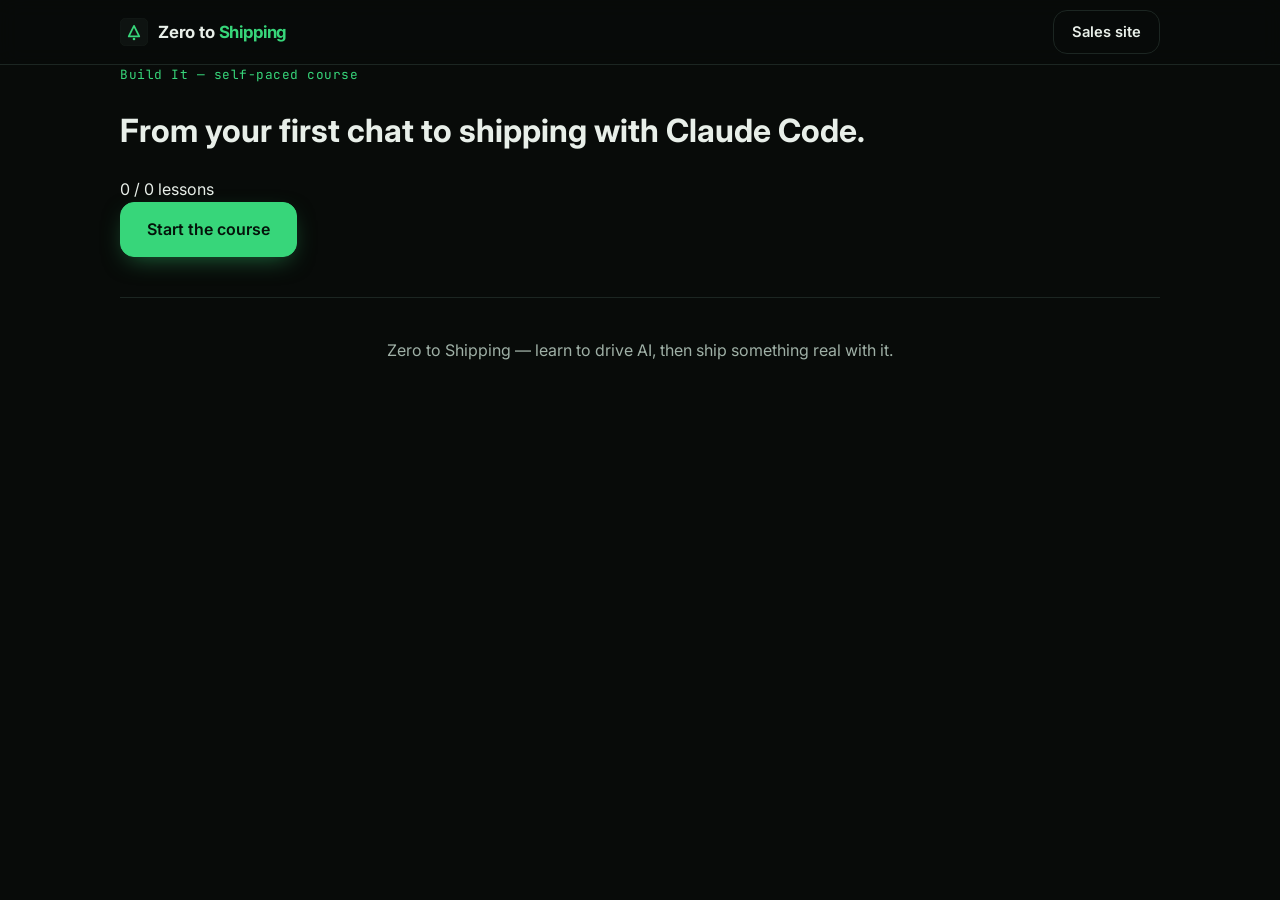
==== course/index.html @ 48eb55fe "docs: align sales copy, README, and dashboard with AI-training pivot" ====
<!DOCTYPE html>
<html lang="en">
<head>
  <meta charset="UTF-8" />
  <meta name="viewport" content="width=device-width, initial-scale=1.0" />
  <title>Your course | Zero to Shipping</title>
  <meta name="description" content="Your Zero to Shipping course dashboard." />
  <meta name="robots" content="noindex, nofollow" />
  <meta name="theme-color" content="#080b09" />
  <link rel="preconnect" href="https://fonts.googleapis.com" />
  <link rel="preconnect" href="https://fonts.gstatic.com" crossorigin />
  <link rel="stylesheet" href="https://fonts.googleapis.com/css2?family=Inter:wght@400;500;600;700;800&family=JetBrains+Mono:wght@400;500&display=swap" />
  <link rel="stylesheet" href="../styles.css" />
  <link rel="stylesheet" href="course.css" />
  <link rel="icon" type="image/svg+xml" href="../favicon.svg" />
</head>
<body>
  <!-- icon sprite -->
  <svg width="0" height="0" style="position:absolute" aria-hidden="true">
    <defs>
      <g id="i-check"><path d="M20 6 9 17l-5-5"/></g>
    </defs>
  </svg>

  <!--
    AUTH/ACCESS GATE GOES HERE (future):
    When Stripe + login land, verify the buyer is entitled to "Build It" before
    rendering. For now the course is open — progress is local-only.
  -->

  <nav class="nav">
    <div class="wrap">
      <a class="logo" href="../index.html" aria-label="Zero to Shipping home">
        <img src="../assets/logo.svg" width="28" height="28" alt="" />
        <span>Zero to <b>Shipping</b></span>
      </a>
      <a class="btn btn-ghost nav-cta" href="../index.html">Sales site</a>
    </div>
  </nav>

  <main class="wrap">
    <header class="dash-head">
      <p class="eyebrow">Build It — self-paced course</p>
      <h1>From your first chat to shipping with Claude Code.</h1>
      <div class="progress">
        <div class="track"><div class="fill" id="fill"></div></div>
        <span class="label" id="plabel">0 / 0 lessons</span>
      </div>
      <div class="dash-actions">
        <a class="btn btn-accent" id="continue" href="#">Start the course</a>
      </div>
    </header>

    <section id="modules"></section>

    <footer class="foot">
      Zero to Shipping — learn to drive AI, then ship something real with it.
    </footer>
  </main>

  <script src="curriculum.js"></script>
  <script src="progress.js"></script>
  <script>
    (function () {
      var modulesEl = document.getElementById("modules");

      function lessonRow(lesson) {
        var done = Progress.isComplete(lesson.id);
        var a = document.createElement("a");
        a.className = "lesson-row" + (done ? " done" : "");
        a.href = "lesson.html?id=" + encodeURIComponent(lesson.id);
        a.innerHTML =
          '<span class="tick"><svg class="ico" width="13" height="13"><use href="#i-check"/></svg></span>' +
          '<span class="l-title"></span>' +
          '<span class="l-dur"></span>';
        a.querySelector(".l-title").textContent = lesson.title;
        a.querySelector(".l-dur").textContent = lesson.duration;
        return a;
      }

      CURRICULUM.forEach(function (m) {
        var sec = document.createElement("section");
        sec.className = "module";
        var head = document.createElement("header");
        head.innerHTML = '<span class="num"></span><h2></h2>';
        head.querySelector(".num").textContent =
          "Module " + m.module;
        head.querySelector("h2").textContent = m.title;
        sec.appendChild(head);
        var sum = document.createElement("p");
        sum.className = "summary";
        sum.textContent = m.summary;
        sec.appendChild(sum);
        var ul = document.createElement("ul");
        ul.className = "lesson-list";
        m.lessons.forEach(function (l) {
          var li = document.createElement("li");
          li.appendChild(lessonRow(l));
          ul.appendChild(li);
        });
        sec.appendChild(ul);
        modulesEl.appendChild(sec);
      });

      // progress bar
      var s = Progress.summary();
      document.getElementById("fill").style.width = s.percent + "%";
      document.getElementById("plabel").textContent =
        s.done + " / " + s.total + " lessons · " + s.percent + "%";

      // continue button
      var cont = document.getElementById("continue");
      var last = Progress.getLast();
      var target = last || Progress.nextUnfinished() || Progress.firstId();
      if (target) cont.href = "lesson.html?id=" + encodeURIComponent(target);
      if (s.done > 0 && s.done < s.total) cont.textContent = "Continue where you left off";
      else if (s.done === s.total && s.total > 0) cont.textContent = "Review the course";
    })();
  </script>
</body>
</html>
---- styles.css ----
:root{
  --bg:#080b09; --panel:#0e1311; --ink:#e8efe9; --muted:#9fb0a6;
  --accent:#37d67a; --accent-dim:#1f7a47; --line:#1c2622; --radius:14px;
  --max:1080px;
  --font:"Inter",system-ui,-apple-system,Segoe UI,Roboto,sans-serif;
  --mono:"JetBrains Mono",ui-monospace,SFMono-Regular,Menlo,monospace;
}
*{box-sizing:border-box}
html{scroll-behavior:smooth}
body{margin:0;background:var(--bg);color:var(--ink);font-family:var(--font);line-height:1.55}
a{color:var(--accent);text-decoration:none}
.wrap{max-width:var(--max);margin:0 auto;padding:0 20px}
.hero{padding:90px 0 60px;text-align:center}
.hero h1{font-size:clamp(2rem,5vw,3.4rem);line-height:1.1;margin:0 0 18px}
.hero p.lede{font-size:1.2rem;color:var(--muted);max-width:680px;margin:0 auto 28px}
.accent{color:var(--accent)}
.btn{display:inline-block;padding:14px 26px;border-radius:var(--radius);font-weight:600;border:1px solid var(--line);cursor:pointer}
.btn-accent{background:var(--accent);color:#04130a;border-color:var(--accent)}
.btn-ghost{background:transparent;color:var(--ink)}
.section{padding:60px 0}
.section h2{font-size:clamp(1.6rem,3.5vw,2.4rem);text-align:center;margin:0 0 10px}
.section .sub{text-align:center;color:var(--muted);margin:0 auto 40px;max-width:620px}
/* pricing */
.tiers{display:grid;gap:22px;grid-template-columns:1fr;align-items:stretch}
@media(min-width:860px){.tiers{grid-template-columns:repeat(3,1fr)}}
.tier{background:var(--panel);border:1px solid var(--line);border-radius:var(--radius);padding:28px;display:flex;flex-direction:column}
.tier.featured{border-color:var(--accent);box-shadow:0 0 0 1px var(--accent) inset}
.tier h3{margin:0 0 4px;font-size:1.3rem}
.tier .price{font-size:2.2rem;font-weight:700;margin:6px 0 4px}
.tier .tagline{color:var(--muted);margin:0 0 18px;min-height:42px}
.tier ul{list-style:none;padding:0;margin:0 0 22px;flex:1}
.tier ul li{padding:7px 0 7px 26px;position:relative;color:var(--ink)}
.tier ul li::before{content:"\2713";position:absolute;left:0;color:var(--accent)}
.tier .cta{margin-top:auto}
.tier .btn{width:100%;text-align:center}
.note{display:block;margin-top:10px;font-size:.85rem;color:var(--muted);text-align:center}
/* form */
.form-card{background:var(--panel);border:1px solid var(--line);border-radius:var(--radius);padding:28px;max-width:620px;margin:0 auto}
.form-card label{display:block;margin:14px 0 6px;font-weight:600}
.form-card input,.form-card select,.form-card textarea{width:100%;padding:12px;border-radius:10px;border:1px solid var(--line);background:#0b100e;color:var(--ink);font-family:inherit}
.form-card textarea{min-height:120px;resize:vertical}
.hp{position:absolute;left:-9999px;width:1px;height:1px;overflow:hidden}
.form-status{display:none;margin-top:14px;padding:12px;border-radius:10px}
.form-status.show{display:block}
.form-status.ok{background:#0f2419;color:#7ff0b0}
.form-status.err{background:#2a1414;color:#f3a3a3}
.foot{padding:40px 0;text-align:center;color:var(--muted);border-top:1px solid var(--line);margin-top:40px}
/* narrative / marketing sections */
.section.alt{background:var(--panel);border-top:1px solid var(--line);border-bottom:1px solid var(--line)}
.prose{max-width:680px;margin:0 auto}
.prose p{font-size:1.08rem;margin:0 0 18px}
.prose p.kicker{color:var(--accent);font-weight:600;text-transform:uppercase;letter-spacing:.06em;font-size:.82rem;margin-bottom:8px}
.checklist{list-style:none;padding:0;max-width:680px;margin:0 auto}
.checklist li{padding:10px 0 10px 30px;position:relative;font-size:1.06rem}
.checklist li::before{content:"\2713";position:absolute;left:0;color:var(--accent);font-weight:700}
.cols{display:grid;gap:22px;grid-template-columns:1fr;max-width:860px;margin:0 auto}
@media(min-width:760px){.cols{grid-template-columns:1fr 1fr}}
.col{background:var(--panel);border:1px solid var(--line);border-radius:var(--radius);padding:24px}
.col h3{margin:0 0 12px;font-size:1.15rem}
.col ul{list-style:none;padding:0;margin:0}
.col li{padding:6px 0 6px 24px;position:relative;color:var(--ink)}
.col.for li::before{content:"\2713";position:absolute;left:0;color:var(--accent)}
.col.not li::before{content:"\00d7";position:absolute;left:0;color:#f3a3a3;font-weight:700}
.proof-grid{display:grid;gap:22px;grid-template-columns:1fr;max-width:900px;margin:0 auto 30px}
@media(min-width:760px){.proof-grid{grid-template-columns:1fr 1fr}}
.proof-shot{margin:0;background:var(--panel);border:1px solid var(--line);border-radius:var(--radius);overflow:hidden}
.proof-shot img{display:block;width:100%;height:auto}
.proof-shot .ph{display:flex;align-items:center;justify-content:center;min-height:200px;color:var(--muted);font-size:.9rem;text-align:center;padding:20px;border-bottom:1px dashed var(--line)}
.proof-shot figcaption{padding:14px 18px;color:var(--muted);font-size:.92rem}
.founding{max-width:720px;margin:0 auto;background:var(--panel);border:1px solid var(--accent);border-radius:var(--radius);padding:28px}
.founding p{margin:0 0 14px;font-size:1.06rem}
.founding p:last-child{margin-bottom:0}
.faq{max-width:720px;margin:0 auto}
.faq-item{padding:18px 0;border-bottom:1px solid var(--line)}
.faq-item h3{margin:0 0 8px;font-size:1.08rem}
.faq-item p{margin:0;color:var(--muted)}
.cta-center{text-align:center;margin-top:30px}

/* ============ v2 visual upgrade ============ */
body{-webkit-font-smoothing:antialiased}
.btn{transition:transform .15s ease,box-shadow .15s ease,background .15s ease,border-color .15s ease}
.btn-accent{box-shadow:0 8px 24px -8px rgba(55,214,122,.5)}
.btn:hover{transform:translateY(-2px)}
.btn-accent:hover{box-shadow:0 12px 30px -8px rgba(55,214,122,.7)}
.btn:focus-visible,a:focus-visible{outline:3px solid var(--accent);outline-offset:3px}
.btn-lg{padding:16px 34px;font-size:1.05rem}

/* sticky nav */
.nav{position:sticky;top:0;z-index:50;background:rgba(8,11,9,.78);backdrop-filter:blur(10px);border-bottom:1px solid var(--line)}
.nav .wrap{display:flex;align-items:center;justify-content:space-between;height:64px}
.logo{display:flex;align-items:center;gap:10px;color:var(--ink);font-weight:700;font-size:1.05rem;letter-spacing:-.01em}
.logo svg{display:block}
.logo b{color:var(--accent)}
.nav-cta{font-size:.92rem;padding:10px 18px}

/* kicker / mono label */
.eyebrow{font-family:var(--mono);font-size:.8rem;letter-spacing:.04em;color:var(--accent);text-transform:none;margin:0 0 14px}

/* split hero */
.hero-split{padding:64px 0 72px}
.hero-split .grid{display:grid;gap:40px;grid-template-columns:1fr;align-items:center}
@media(min-width:900px){.hero-split .grid{grid-template-columns:1.05fr .95fr;gap:48px}}
.hero-split h1{font-size:clamp(2.1rem,5.2vw,3.6rem);line-height:1.05;letter-spacing:-.02em;margin:0 0 18px}
.hero-split p.lede{font-size:1.18rem;color:var(--muted);max-width:560px;margin:0 0 28px}
.hero-actions{display:flex;flex-wrap:wrap;gap:14px;align-items:center}
.hero-art{position:relative}
.hero-art img{width:100%;height:auto;display:block;border-radius:18px;border:1px solid var(--line);box-shadow:0 30px 80px -30px rgba(0,0,0,.8)}
.hero-art::after{content:"";position:absolute;inset:-2px;border-radius:20px;background:radial-gradient(60% 60% at 70% 30%,rgba(55,214,122,.22),transparent 70%);z-index:-1;filter:blur(20px)}
.trust{display:flex;flex-wrap:wrap;gap:18px;margin-top:26px;color:var(--muted);font-size:.9rem}
.trust span{display:flex;align-items:center;gap:7px}
.trust svg{color:var(--accent);flex:none}

/* icons */
.ico{width:22px;height:22px;stroke:currentColor;fill:none;stroke-width:2;stroke-linecap:round;stroke-linejoin:round}

/* feature grid */
.feature-grid{display:grid;gap:18px;grid-template-columns:1fr;max-width:960px;margin:0 auto}
@media(min-width:680px){.feature-grid{grid-template-columns:1fr 1fr}}
.feature{display:flex;gap:16px;background:var(--panel);border:1px solid var(--line);border-radius:var(--radius);padding:22px;transition:border-color .15s ease,transform .15s ease}
.feature:hover{border-color:var(--accent-dim);transform:translateY(-3px)}
.feature .badge-ico{flex:none;width:44px;height:44px;border-radius:11px;display:grid;place-items:center;background:rgba(55,214,122,.12);color:var(--accent)}
.feature .badge-ico .ico{width:24px;height:24px}
.feature h3{margin:2px 0 6px;font-size:1.05rem}
.feature p{margin:0;color:var(--muted);font-size:.96rem}

/* browser-framed proof */
.browser{background:var(--panel);border:1px solid var(--line);border-radius:14px;overflow:hidden}
.browser .bar{display:flex;align-items:center;gap:7px;padding:11px 14px;border-bottom:1px solid var(--line);background:#0b100e}
.browser .bar i{width:11px;height:11px;border-radius:50%;background:#2a3531;display:block}
.browser .bar i:nth-child(1){background:#e06c5b}.browser .bar i:nth-child(2){background:#e0b24f}.browser .bar i:nth-child(3){background:#4fb06a}
.browser .bar .url{margin-left:10px;font-family:var(--mono);font-size:.74rem;color:var(--muted)}
.browser img{display:block;width:100%;height:auto}
.browser .ph{display:flex;align-items:center;justify-content:center;min-height:210px;color:var(--muted);font-size:.88rem;text-align:center;padding:24px}

/* featured tier badge + accent images */
.tier{position:relative;transition:transform .15s ease,border-color .15s ease}
.tier:hover{transform:translateY(-4px)}
.tier .pop{position:absolute;top:-12px;left:50%;transform:translateX(-50%);background:var(--accent);color:#04130a;font-size:.72rem;font-weight:700;letter-spacing:.04em;padding:5px 12px;border-radius:999px;text-transform:uppercase}
.price .per{font-size:.95rem;color:var(--muted);font-weight:500}

/* CTA band with rocket */
.cta-band{position:relative;overflow:hidden;border-top:1px solid var(--line);border-bottom:1px solid var(--line)}
.cta-band .bgimg{position:absolute;inset:0;width:100%;height:100%;object-fit:cover;opacity:.28}
.cta-band .scrim{position:absolute;inset:0;background:linear-gradient(180deg,rgba(8,11,9,.82),rgba(8,11,9,.92))}
.cta-band .wrap{position:relative}
.cta-band h2{font-size:clamp(1.8rem,4vw,2.6rem)}

/* scroll reveal */
.reveal{opacity:0;transform:translateY(18px);transition:opacity .6s ease,transform .6s ease}
.reveal.in{opacity:1;transform:none}
@media(prefers-reduced-motion:reduce){
  .reveal{opacity:1;transform:none;transition:none}
  .btn,.feature,.tier{transition:none}
  html{scroll-behavior:auto}
}
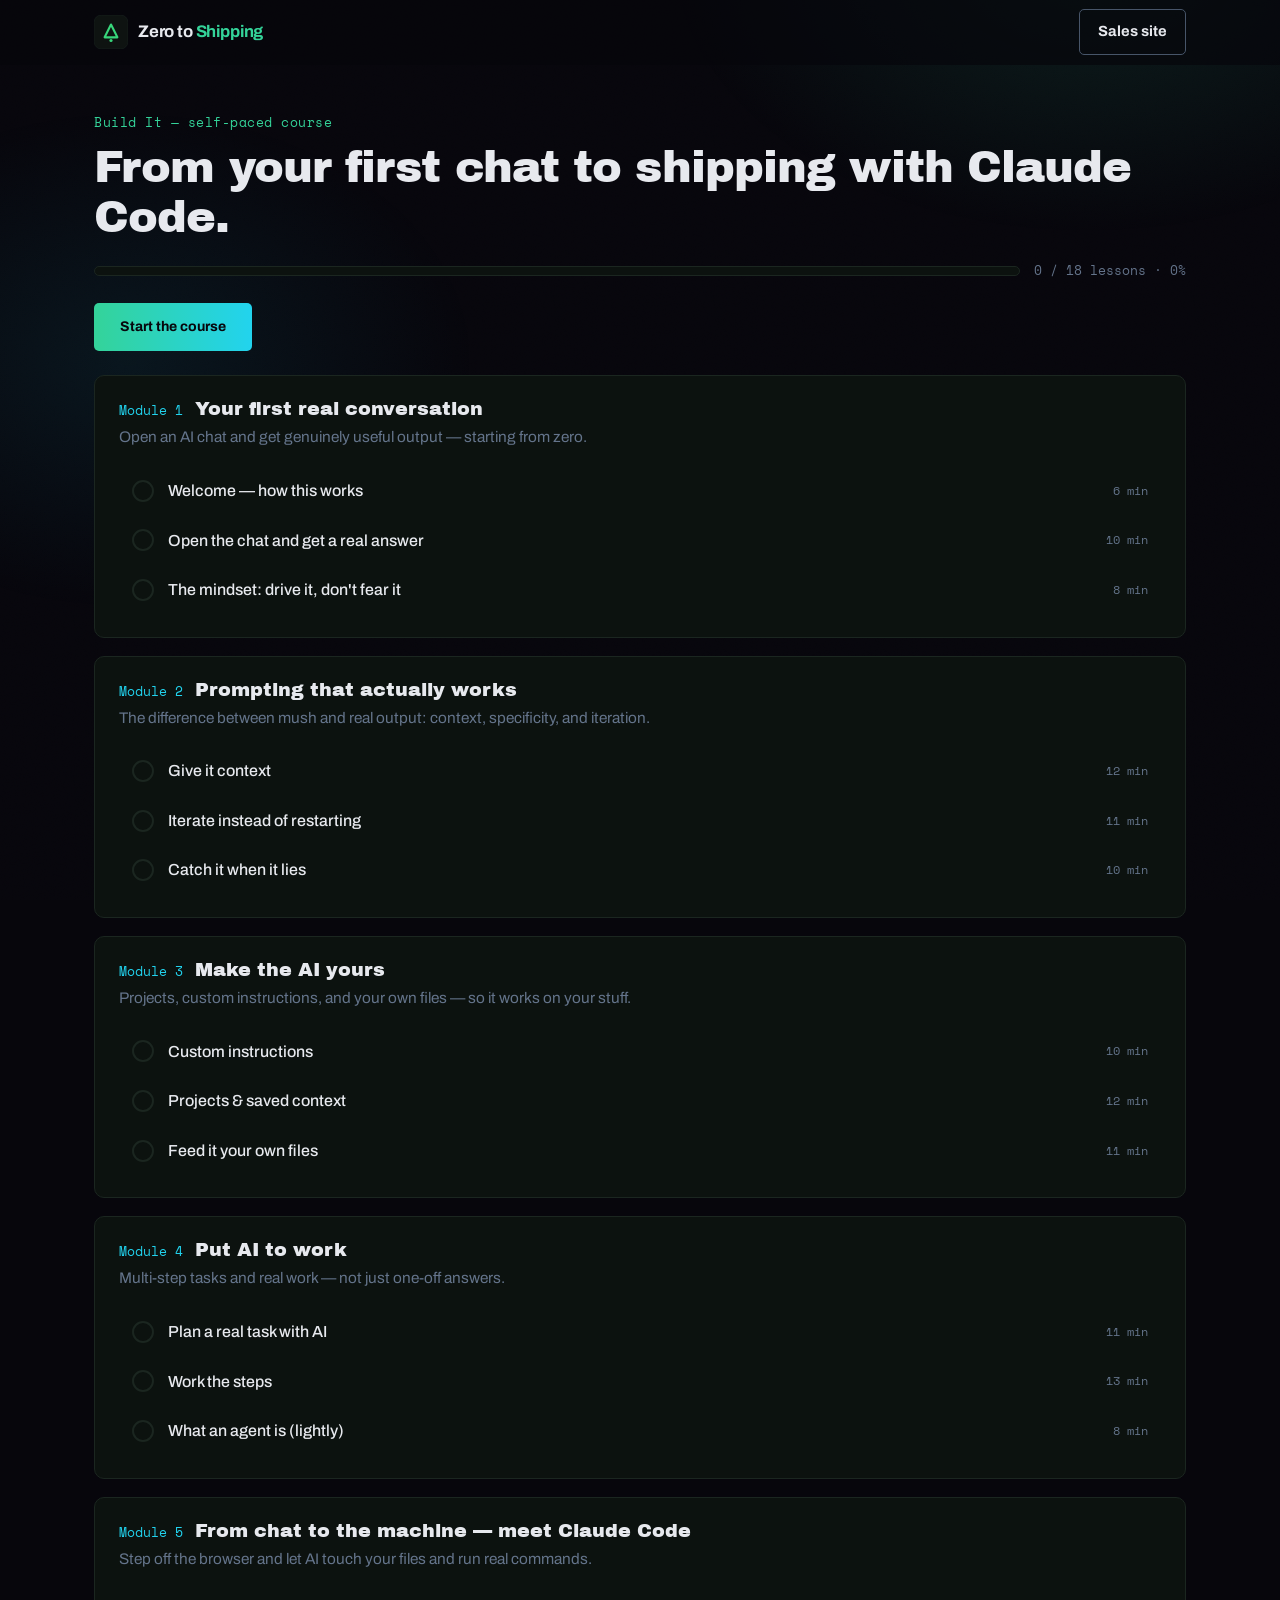
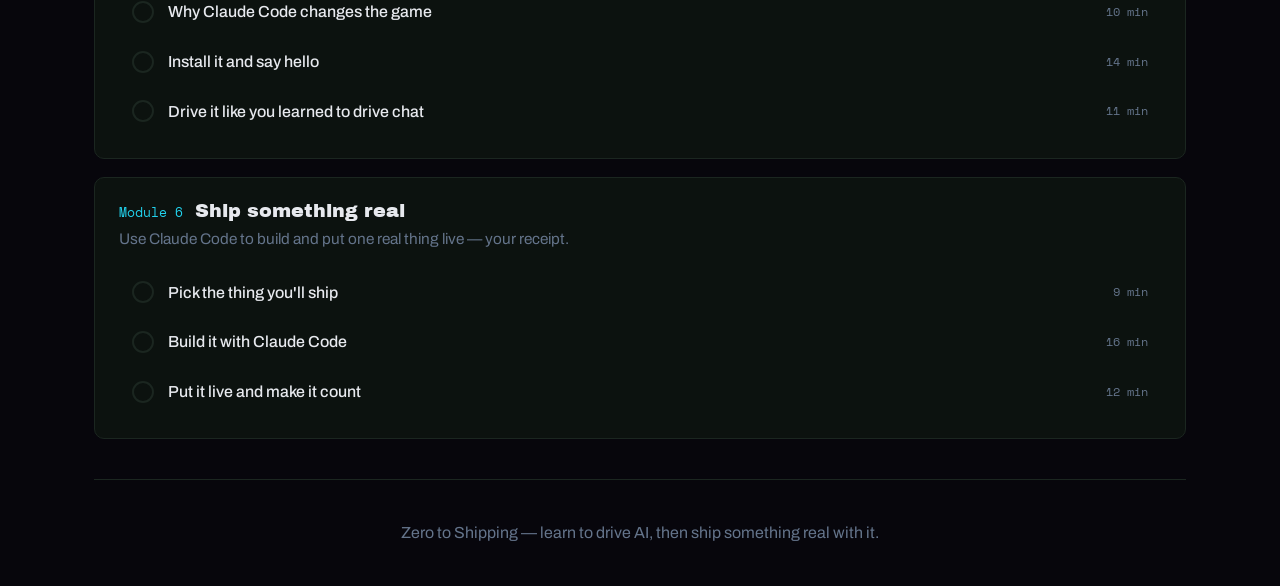
==== commit 4eee82e8: "feat(course): adopt telemetry design tokens + atmosphere" ====
--- a/course/index.html
+++ b/course/index.html
@@ -6,15 +6,16 @@
   <title>Your course | Zero to Shipping</title>
   <meta name="description" content="Your Zero to Shipping course dashboard." />
   <meta name="robots" content="noindex, nofollow" />
-  <meta name="theme-color" content="#080b09" />
+  <meta name="theme-color" content="#07060c" />
   <link rel="preconnect" href="https://fonts.googleapis.com" />
   <link rel="preconnect" href="https://fonts.gstatic.com" crossorigin />
-  <link rel="stylesheet" href="https://fonts.googleapis.com/css2?family=Inter:wght@400;500;600;700;800&family=JetBrains+Mono:wght@400;500&display=swap" />
+  <link rel="stylesheet" href="https://fonts.googleapis.com/css2?family=Archivo:wght@400;600;700&family=Archivo+Black&family=Space+Mono:wght@400;700&display=swap" />
   <link rel="stylesheet" href="../styles.css" />
   <link rel="stylesheet" href="course.css" />
   <link rel="icon" type="image/svg+xml" href="../favicon.svg" />
 </head>
 <body>
+  <div class="grain" aria-hidden="true"></div><div class="glow" aria-hidden="true"></div>
   <!-- icon sprite -->
   <svg width="0" height="0" style="position:absolute" aria-hidden="true">
     <defs>
--- a/styles.css
+++ b/styles.css
@@ -1,40 +1,254 @@
-:root{
-  --bg:#080b09; --panel:#0e1311; --ink:#e8efe9; --muted:#9fb0a6;
-  --accent:#37d67a; --accent-dim:#1f7a47; --line:#1c2622; --radius:14px;
-  --max:1080px;
-  --font:"Inter",system-ui,-apple-system,Segoe UI,Roboto,sans-serif;
-  --mono:"JetBrains Mono",ui-monospace,SFMono-Regular,Menlo,monospace;
-}
-*{box-sizing:border-box}
+/* ============ Zero-to-Shipping — glitch editorial + telemetry design system ============ */
+
+/* 1. TOKENS + BASE */
+:root {
+  --bg:#07060c; --panel:#0c120f; --line:#1b2620;
+  --accent:#34d399; --cyan:#22d3ee; --magenta:#e879f9;
+  --ink:#e7e9ee; --text:#e7e9ee; --body:#94a3b8; --muted:#64748b;
+  --grad:linear-gradient(90deg,var(--accent),var(--cyan));
+  --font:"Archivo",system-ui,sans-serif; --font-body:"Archivo",system-ui,sans-serif;
+  --font-display:"Archivo Black",sans-serif; --mono:"Space Mono",ui-monospace,monospace;
+  --radius:10px; --max:1140px; --wrap:1140px;
+}
+*,*::before,*::after{box-sizing:border-box;margin:0;padding:0}
 html{scroll-behavior:smooth}
-body{margin:0;background:var(--bg);color:var(--ink);font-family:var(--font);line-height:1.55}
-a{color:var(--accent);text-decoration:none}
-.wrap{max-width:var(--max);margin:0 auto;padding:0 20px}
-.hero{padding:90px 0 60px;text-align:center}
-.hero h1{font-size:clamp(2rem,5vw,3.4rem);line-height:1.1;margin:0 0 18px}
-.hero p.lede{font-size:1.2rem;color:var(--muted);max-width:680px;margin:0 auto 28px}
+body{background:var(--bg);color:var(--body);font-family:var(--font);font-size:16px;line-height:1.6;-webkit-font-smoothing:antialiased;overflow-x:hidden}
+img{max-width:100%;display:block}
+a{color:var(--cyan);text-decoration:none}
+a:focus-visible,button:focus-visible,input:focus-visible{outline:2px solid var(--cyan);outline-offset:3px}
+h1,h2,h3{font-family:var(--font-display);color:var(--text);line-height:1.1;font-weight:400}
+h1{font-size:clamp(2.4rem,6vw,4.2rem)}
+h2{font-size:clamp(1.6rem,3.5vw,2.4rem)}
+h3{font-size:1.15rem}
+.wrap{max-width:var(--max);margin:0 auto;padding:0 24px}
+.section{padding:84px 0;position:relative}
+.section h2{text-align:left}
+.section.alt{background:var(--panel);border-top:1px solid var(--line);border-bottom:1px solid var(--line)}
+
+/* 2. ATMOSPHERE — grain + glow overlays */
+.grain,.glow{position:fixed;inset:0;pointer-events:none;z-index:1}
+.grain{
+  opacity:.05;mix-blend-mode:overlay;
+  background-image:url("data:image/svg+xml,%3Csvg xmlns='http://www.w3.org/2000/svg' width='160' height='160'%3E%3Cfilter id='n'%3E%3CfeTurbulence type='fractalNoise' baseFrequency='0.9' numOctaves='2'/%3E%3C/filter%3E%3Crect width='160' height='160' filter='url(%23n)' opacity='0.7'/%3E%3C/svg%3E");
+}
+.glow{
+  background:
+    radial-gradient(600px 400px at 85% -5%,#34d3991f,transparent 70%),
+    radial-gradient(500px 360px at 10% 40%,#22d3ee14,transparent 70%);
+}
+main,header,footer{position:relative;z-index:2}
+
+/* 3. SCANLINE DIVIDER */
+.scanline{height:1px;background:var(--line);position:relative;overflow:visible}
+.scanline::after{
+  content:"";position:absolute;top:0;left:0;width:120px;height:1px;
+  background:var(--grad);animation:scan 6s linear infinite;
+}
+@keyframes scan{from{left:-120px}to{left:100%}}
+
+/* 4. REVEAL */
+.reveal{opacity:0;transform:translateY(22px);transition:opacity .7s ease,transform .7s ease}
+.reveal.in{opacity:1;transform:none}
+
+/* 5. GLITCH TICK */
+@keyframes glitch-tick{
+  0%,94%,100%{text-shadow:none;transform:none}
+  95%{text-shadow:-2px 0 var(--magenta),2px 0 var(--cyan);transform:translateX(1px)}
+  97%{text-shadow:2px 0 var(--magenta),-2px 0 var(--cyan);transform:translateX(-1px)}
+}
+.glitch{animation:glitch-tick 8s infinite}
+
+/* 6. REDUCED MOTION — everything inert */
+@media(prefers-reduced-motion:reduce){
+  html{scroll-behavior:auto}
+  .reveal{opacity:1;transform:none;transition:none}
+  .glitch,.scanline::after{animation:none!important}
+  *{transition-duration:.01ms!important}
+}
+
+/* ============ UTILITIES ============ */
+.kicker{
+  font-family:var(--mono);font-size:17px;letter-spacing:2.5px;
+  text-transform:uppercase;color:var(--accent);margin-bottom:14px;display:block;
+}
+.mono{font-family:var(--mono)}
+.status-dot{font-family:var(--mono);font-size:11px;color:var(--accent);letter-spacing:1px}
 .accent{color:var(--accent)}
-.btn{display:inline-block;padding:14px 26px;border-radius:var(--radius);font-weight:600;border:1px solid var(--line);cursor:pointer}
-.btn-accent{background:var(--accent);color:#04130a;border-color:var(--accent)}
-.btn-ghost{background:transparent;color:var(--ink)}
-.section{padding:60px 0}
-.section h2{font-size:clamp(1.6rem,3.5vw,2.4rem);text-align:center;margin:0 0 10px}
-.section .sub{text-align:center;color:var(--muted);margin:0 auto 40px;max-width:620px}
-/* pricing */
+.eyebrow{font-family:var(--mono);font-size:.8rem;letter-spacing:.04em;color:var(--accent);margin:0 0 14px;display:block}
+
+/* ============ BUTTONS ============ */
+.btn{
+  display:inline-block;font-family:var(--font-body);font-weight:700;font-size:14px;
+  padding:13px 26px;border-radius:5px;border:0;cursor:pointer;
+  background:var(--grad);color:#07060c;transition:transform .15s,box-shadow .15s;
+}
+.btn:hover{transform:translateY(-2px);box-shadow:0 6px 24px #34d39955}
+.btn-accent{background:var(--grad);color:#07060c;border:0}
+.btn-accent:hover{box-shadow:0 12px 30px -8px #34d39977}
+.btn-ghost{background:none;border:1px solid #475569;color:var(--text)}
+.btn-ghost:hover{border-color:var(--cyan);box-shadow:none}
+.btn-lg{font-size:17px;padding:16px 32px}
+.btn:focus-visible{outline:3px solid var(--accent);outline-offset:3px}
+
+/* ============ NAV ============ */
+.nav{
+  position:sticky;top:0;z-index:50;
+  background:#07060cb3;backdrop-filter:blur(0px);
+  transition:backdrop-filter .2s,background .2s;
+  border-bottom:1px solid transparent;
+}
+.nav.scrolled{backdrop-filter:blur(14px);background:#07060ce6;border-bottom-color:var(--line)}
+.nav .wrap{display:flex;align-items:center;justify-content:space-between;height:64px}
+.logo{display:flex;align-items:center;gap:10px;color:var(--ink);font-weight:700;font-size:1.05rem;letter-spacing:-.01em}
+.logo img{display:block;height:34px;width:auto}
+.logo svg{display:block}
+.logo b{color:var(--accent)}
+.nav-cta{font-size:.92rem;padding:10px 18px}
+
+/* ============ FOOTER ============ */
+.footer{border-top:1px solid var(--line);padding:56px 0 40px;margin-top:96px}
+.foot{padding:40px 0;text-align:center;color:var(--muted);border-top:1px solid var(--line);margin-top:40px}
+.footer-inner{display:flex;flex-direction:column;align-items:center;gap:18px;text-align:center}
+.footer-links{display:flex;gap:20px;flex-wrap:wrap;justify-content:center}
+.footer-links a{color:var(--muted);font-size:13px}
+.footer-links a:hover{color:var(--text)}
+.footer-tag{font-family:var(--mono);font-size:12px;color:var(--accent);letter-spacing:2px}
+.footer-copy{font-size:12px;color:var(--muted)}
+
+/* ============ HERO SPLIT ============ */
+.hero-split{padding:64px 0 72px}
+.hero-split .grid{display:grid;gap:40px;grid-template-columns:1fr;align-items:center}
+@media(min-width:900px){.hero-split .grid{grid-template-columns:1.05fr .95fr;gap:48px}}
+.hero-split h1{font-size:clamp(2.1rem,5.2vw,3.6rem);line-height:1.05;letter-spacing:-.02em;margin:0 0 18px}
+.hero-split p.lede{font-size:1.18rem;color:var(--muted);max-width:560px;margin:0 0 28px}
+.hero-actions{display:flex;flex-wrap:wrap;gap:14px;align-items:center}
+.hero-art{position:relative}
+.hero-art img{width:100%;height:auto;display:block;border-radius:18px;border:1px solid var(--line);box-shadow:0 30px 80px -30px rgba(0,0,0,.8)}
+.hero-art::after{content:"";position:absolute;inset:-2px;border-radius:20px;background:radial-gradient(60% 60% at 70% 30%,rgba(52,211,153,.22),transparent 70%);z-index:-1;filter:blur(20px)}
+.hero-stats{display:flex;gap:36px;margin-top:36px}
+.hero-stats dt{font-family:var(--mono);font-size:26px;color:var(--accent)}
+.hero-stats dd{font-size:13px;color:var(--muted);letter-spacing:2px}
+.trust{display:flex;flex-wrap:wrap;gap:18px;margin-top:26px;color:var(--muted);font-size:.9rem}
+.trust span{display:flex;align-items:center;gap:7px}
+.trust svg{color:var(--accent);flex:none}
+
+/* ============ ICONS ============ */
+.ico{width:22px;height:22px;stroke:currentColor;fill:none;stroke-width:2;stroke-linecap:round;stroke-linejoin:round}
+
+/* ============ FEATURE CARDS ============ */
+.feature-grid{display:grid;gap:18px;grid-template-columns:1fr;max-width:960px;margin:0 auto}
+@media(min-width:680px){.feature-grid{grid-template-columns:1fr 1fr}}
+.feature{display:flex;gap:16px;background:var(--panel);border:1px solid var(--line);border-radius:var(--radius);padding:22px;transition:border-color .15s ease,transform .15s ease}
+.feature:hover{border-color:var(--accent);transform:translateY(-3px)}
+.badge-ico{flex:none;width:44px;height:44px;border-radius:11px;display:grid;place-items:center;background:rgba(52,211,153,.12);color:var(--accent)}
+.badge-ico .ico{width:24px;height:24px}
+.feature h3{margin:2px 0 6px;font-size:1.05rem}
+.feature p{margin:0;color:var(--muted);font-size:.96rem}
+
+/* ============ FINDER (Signal Check) ============ */
+.lineup .kicker{text-align:center;margin-bottom:22px}
+.finder-tiles{display:flex;gap:16px;flex-wrap:wrap;justify-content:center;margin-bottom:18px}
+.finder-tile{
+  font-family:var(--mono);font-size:18px;letter-spacing:2px;cursor:pointer;
+  padding:16px 32px;border-radius:5px;background:none;color:var(--body);
+  border:1px solid #475569;transition:border-color .15s,color .15s;
+}
+.finder-tile:hover{border-color:var(--accent);color:var(--text)}
+.finder-tile.is-active{border-color:var(--accent);color:var(--accent)}
+.finder-line{min-height:30px;font-size:16px;text-align:center;color:var(--accent);margin-bottom:28px}
+.finder-line .caret{animation:blink 1s steps(1) infinite}
+@keyframes blink{50%{opacity:0}}
+.lineup.has-pick{}
+@media(max-width:600px){
+  .finder-tiles{flex-wrap:nowrap;gap:8px}
+  .finder-tile{
+    flex:1 1 0;min-width:0;text-align:center;white-space:nowrap;
+    padding:14px 4px;letter-spacing:.5px;
+    font-size:clamp(11px,3vw,18px);
+  }
+}
+@media(max-width:360px){
+  .finder-tiles{gap:6px}
+  .finder-tile{padding:13px 2px;letter-spacing:0;font-size:clamp(10px,3.2vw,14px)}
+}
+
+/* ============ PRICING TIERS ============ */
 .tiers{display:grid;gap:22px;grid-template-columns:1fr;align-items:stretch}
 @media(min-width:860px){.tiers{grid-template-columns:repeat(3,1fr)}}
-.tier{background:var(--panel);border:1px solid var(--line);border-radius:var(--radius);padding:28px;display:flex;flex-direction:column}
+.tier{
+  background:var(--panel);border:1px solid var(--line);border-radius:var(--radius);
+  padding:28px;display:flex;flex-direction:column;
+  position:relative;transition:transform .15s,border-color .15s,box-shadow .15s;
+}
+.tier:hover{transform:translateY(-4px)}
+.tier[data-tier="1"]{--tac:var(--accent)}
+.tier[data-tier="2"]{--tac:var(--cyan)}
+.tier[data-tier="3"]{--tac:var(--magenta)}
+.tier h3{margin:0 0 4px;font-size:1.3rem;color:var(--tac,var(--text))}
 .tier.featured{border-color:var(--accent);box-shadow:0 0 0 1px var(--accent) inset}
-.tier h3{margin:0 0 4px;font-size:1.3rem}
-.tier .price{font-size:2.2rem;font-weight:700;margin:6px 0 4px}
+.tier.is-rec{border-color:var(--accent);box-shadow:0 0 0 1px var(--accent),0 10px 40px #34d3992c}
+.tiers.has-pick .tier:not(.is-rec){opacity:.45}
 .tier .tagline{color:var(--muted);margin:0 0 18px;min-height:42px}
 .tier ul{list-style:none;padding:0;margin:0 0 22px;flex:1}
 .tier ul li{padding:7px 0 7px 26px;position:relative;color:var(--ink)}
 .tier ul li::before{content:"\2713";position:absolute;left:0;color:var(--accent)}
 .tier .cta{margin-top:auto}
 .tier .btn{width:100%;text-align:center}
+.tier .price{font-family:var(--mono);font-size:2.2rem;font-weight:700;margin:6px 0 4px}
+.price{font-size:2.2rem;font-weight:700;margin:6px 0 4px}
+.per{font-size:.95rem;color:var(--muted);font-weight:500}
+.price .per{font-size:.95rem;color:var(--muted);font-weight:500}
+.pop{position:absolute;top:-12px;left:50%;transform:translateX(-50%);background:var(--accent);color:#07060c;font-size:.72rem;font-weight:700;letter-spacing:.04em;padding:5px 12px;border-radius:999px;text-transform:uppercase}
 .note{display:block;margin-top:10px;font-size:.85rem;color:var(--muted);text-align:center}
-/* form */
+
+/* ============ PROOF + BROWSER FRAME ============ */
+.proof-grid{display:grid;gap:22px;grid-template-columns:1fr;max-width:900px;margin:0 auto 30px}
+@media(min-width:760px){.proof-grid{grid-template-columns:1fr 1fr}}
+.proof-shot{margin:0;background:var(--panel);border:1px solid var(--line);border-radius:var(--radius);overflow:hidden}
+.proof-shot img{display:block;width:100%;height:auto}
+.proof-shot .ph{display:flex;align-items:center;justify-content:center;min-height:200px;color:var(--muted);font-size:.9rem;text-align:center;padding:20px;border-bottom:1px dashed var(--line);font-family:var(--mono)}
+.proof-shot figcaption{padding:14px 18px;color:var(--muted);font-size:.92rem}
+.browser{background:var(--panel);border:1px solid var(--line);border-radius:14px;overflow:hidden}
+.browser .bar{display:flex;align-items:center;gap:7px;padding:11px 14px;border-bottom:1px solid var(--line);background:#0b100e}
+.browser .bar i{width:11px;height:11px;border-radius:50%;background:#2a3531;display:block}
+.browser .bar i:nth-child(1){background:#e06c5b}
+.browser .bar i:nth-child(2){background:#e0b24f}
+.browser .bar i:nth-child(3){background:#4fb06a}
+.browser .bar .url{margin-left:10px;font-family:var(--mono);font-size:.74rem;color:var(--muted)}
+.browser img{display:block;width:100%;height:auto}
+.browser .ph{display:flex;align-items:center;justify-content:center;min-height:210px;color:var(--muted);font-size:.88rem;text-align:center;padding:24px;font-family:var(--mono)}
+
+/* ============ FOUNDING ============ */
+.founding{max-width:720px;margin:0 auto;background:var(--panel);border:1px solid var(--accent);border-radius:var(--radius);padding:28px}
+.founding p{margin:0 0 14px;font-size:1.06rem}
+.founding p:last-child{margin-bottom:0}
+
+/* ============ FAQ ACCORDION ============ */
+.qa-sub{margin-top:18px}
+.qa-group{margin:40px 0 12px;font-family:var(--mono);font-size:11px;letter-spacing:2px;color:var(--muted);text-transform:uppercase}
+details.qa{background:var(--panel);border:1px solid var(--line);border-radius:8px;margin-bottom:10px}
+details.qa summary{cursor:pointer;padding:16px 18px;color:var(--text);font-weight:700;font-size:15px;list-style:none;display:flex;justify-content:space-between;align-items:baseline;gap:12px}
+details.qa summary::-webkit-details-marker{display:none}
+details.qa summary::after{content:"+";font-family:var(--mono);color:var(--cyan);flex:none}
+details.qa[open] summary::after{content:"–"}
+details.qa .qa-body{padding:0 18px 16px;font-size:14px}
+details.qa .qa-body strong{color:var(--text)}
+
+/* Legacy .faq / .faq-item fallback (not renamed in HTML yet) */
+.faq{max-width:720px;margin:0 auto}
+.faq-item{padding:18px 0;border-bottom:1px solid var(--line)}
+.faq-item h3{margin:0 0 8px;font-size:1.08rem}
+.faq-item p{margin:0;color:var(--muted)}
+
+/* ============ CTA BAND ============ */
+.cta-band{position:relative;overflow:hidden;border-top:1px solid var(--line);border-bottom:1px solid var(--line)}
+.cta-band .wrap{position:relative}
+.cta-band h2{font-size:clamp(1.8rem,4vw,2.6rem)}
+.cta-center{text-align:center;margin-top:30px}
+.bgimg{position:absolute;inset:0;width:100%;height:100%;object-fit:cover;opacity:.28}
+.scrim{position:absolute;inset:0;background:rgba(7,6,12,.85)}
+
+/* ============ FORM ============ */
 .form-card{background:var(--panel);border:1px solid var(--line);border-radius:var(--radius);padding:28px;max-width:620px;margin:0 auto}
 .form-card label{display:block;margin:14px 0 6px;font-weight:600}
 .form-card input,.form-card select,.form-card textarea{width:100%;padding:12px;border-radius:10px;border:1px solid var(--line);background:#0b100e;color:var(--ink);font-family:inherit}
@@ -44,9 +258,8 @@
 .form-status.show{display:block}
 .form-status.ok{background:#0f2419;color:#7ff0b0}
 .form-status.err{background:#2a1414;color:#f3a3a3}
-.foot{padding:40px 0;text-align:center;color:var(--muted);border-top:1px solid var(--line);margin-top:40px}
-/* narrative / marketing sections */
-.section.alt{background:var(--panel);border-top:1px solid var(--line);border-bottom:1px solid var(--line)}
+
+/* ============ LEGACY / MISC ============ */
 .prose{max-width:680px;margin:0 auto}
 .prose p{font-size:1.08rem;margin:0 0 18px}
 .prose p.kicker{color:var(--accent);font-weight:600;text-transform:uppercase;letter-spacing:.06em;font-size:.82rem;margin-bottom:8px}
@@ -61,95 +274,4 @@
 .col li{padding:6px 0 6px 24px;position:relative;color:var(--ink)}
 .col.for li::before{content:"\2713";position:absolute;left:0;color:var(--accent)}
 .col.not li::before{content:"\00d7";position:absolute;left:0;color:#f3a3a3;font-weight:700}
-.proof-grid{display:grid;gap:22px;grid-template-columns:1fr;max-width:900px;margin:0 auto 30px}
-@media(min-width:760px){.proof-grid{grid-template-columns:1fr 1fr}}
-.proof-shot{margin:0;background:var(--panel);border:1px solid var(--line);border-radius:var(--radius);overflow:hidden}
-.proof-shot img{display:block;width:100%;height:auto}
-.proof-shot .ph{display:flex;align-items:center;justify-content:center;min-height:200px;color:var(--muted);font-size:.9rem;text-align:center;padding:20px;border-bottom:1px dashed var(--line)}
-.proof-shot figcaption{padding:14px 18px;color:var(--muted);font-size:.92rem}
-.founding{max-width:720px;margin:0 auto;background:var(--panel);border:1px solid var(--accent);border-radius:var(--radius);padding:28px}
-.founding p{margin:0 0 14px;font-size:1.06rem}
-.founding p:last-child{margin-bottom:0}
-.faq{max-width:720px;margin:0 auto}
-.faq-item{padding:18px 0;border-bottom:1px solid var(--line)}
-.faq-item h3{margin:0 0 8px;font-size:1.08rem}
-.faq-item p{margin:0;color:var(--muted)}
-.cta-center{text-align:center;margin-top:30px}
-
-/* ============ v2 visual upgrade ============ */
-body{-webkit-font-smoothing:antialiased}
-.btn{transition:transform .15s ease,box-shadow .15s ease,background .15s ease,border-color .15s ease}
-.btn-accent{box-shadow:0 8px 24px -8px rgba(55,214,122,.5)}
-.btn:hover{transform:translateY(-2px)}
-.btn-accent:hover{box-shadow:0 12px 30px -8px rgba(55,214,122,.7)}
-.btn:focus-visible,a:focus-visible{outline:3px solid var(--accent);outline-offset:3px}
-.btn-lg{padding:16px 34px;font-size:1.05rem}
-
-/* sticky nav */
-.nav{position:sticky;top:0;z-index:50;background:rgba(8,11,9,.78);backdrop-filter:blur(10px);border-bottom:1px solid var(--line)}
-.nav .wrap{display:flex;align-items:center;justify-content:space-between;height:64px}
-.logo{display:flex;align-items:center;gap:10px;color:var(--ink);font-weight:700;font-size:1.05rem;letter-spacing:-.01em}
-.logo svg{display:block}
-.logo b{color:var(--accent)}
-.nav-cta{font-size:.92rem;padding:10px 18px}
-
-/* kicker / mono label */
-.eyebrow{font-family:var(--mono);font-size:.8rem;letter-spacing:.04em;color:var(--accent);text-transform:none;margin:0 0 14px}
-
-/* split hero */
-.hero-split{padding:64px 0 72px}
-.hero-split .grid{display:grid;gap:40px;grid-template-columns:1fr;align-items:center}
-@media(min-width:900px){.hero-split .grid{grid-template-columns:1.05fr .95fr;gap:48px}}
-.hero-split h1{font-size:clamp(2.1rem,5.2vw,3.6rem);line-height:1.05;letter-spacing:-.02em;margin:0 0 18px}
-.hero-split p.lede{font-size:1.18rem;color:var(--muted);max-width:560px;margin:0 0 28px}
-.hero-actions{display:flex;flex-wrap:wrap;gap:14px;align-items:center}
-.hero-art{position:relative}
-.hero-art img{width:100%;height:auto;display:block;border-radius:18px;border:1px solid var(--line);box-shadow:0 30px 80px -30px rgba(0,0,0,.8)}
-.hero-art::after{content:"";position:absolute;inset:-2px;border-radius:20px;background:radial-gradient(60% 60% at 70% 30%,rgba(55,214,122,.22),transparent 70%);z-index:-1;filter:blur(20px)}
-.trust{display:flex;flex-wrap:wrap;gap:18px;margin-top:26px;color:var(--muted);font-size:.9rem}
-.trust span{display:flex;align-items:center;gap:7px}
-.trust svg{color:var(--accent);flex:none}
-
-/* icons */
-.ico{width:22px;height:22px;stroke:currentColor;fill:none;stroke-width:2;stroke-linecap:round;stroke-linejoin:round}
-
-/* feature grid */
-.feature-grid{display:grid;gap:18px;grid-template-columns:1fr;max-width:960px;margin:0 auto}
-@media(min-width:680px){.feature-grid{grid-template-columns:1fr 1fr}}
-.feature{display:flex;gap:16px;background:var(--panel);border:1px solid var(--line);border-radius:var(--radius);padding:22px;transition:border-color .15s ease,transform .15s ease}
-.feature:hover{border-color:var(--accent-dim);transform:translateY(-3px)}
-.feature .badge-ico{flex:none;width:44px;height:44px;border-radius:11px;display:grid;place-items:center;background:rgba(55,214,122,.12);color:var(--accent)}
-.feature .badge-ico .ico{width:24px;height:24px}
-.feature h3{margin:2px 0 6px;font-size:1.05rem}
-.feature p{margin:0;color:var(--muted);font-size:.96rem}
-
-/* browser-framed proof */
-.browser{background:var(--panel);border:1px solid var(--line);border-radius:14px;overflow:hidden}
-.browser .bar{display:flex;align-items:center;gap:7px;padding:11px 14px;border-bottom:1px solid var(--line);background:#0b100e}
-.browser .bar i{width:11px;height:11px;border-radius:50%;background:#2a3531;display:block}
-.browser .bar i:nth-child(1){background:#e06c5b}.browser .bar i:nth-child(2){background:#e0b24f}.browser .bar i:nth-child(3){background:#4fb06a}
-.browser .bar .url{margin-left:10px;font-family:var(--mono);font-size:.74rem;color:var(--muted)}
-.browser img{display:block;width:100%;height:auto}
-.browser .ph{display:flex;align-items:center;justify-content:center;min-height:210px;color:var(--muted);font-size:.88rem;text-align:center;padding:24px}
-
-/* featured tier badge + accent images */
-.tier{position:relative;transition:transform .15s ease,border-color .15s ease}
-.tier:hover{transform:translateY(-4px)}
-.tier .pop{position:absolute;top:-12px;left:50%;transform:translateX(-50%);background:var(--accent);color:#04130a;font-size:.72rem;font-weight:700;letter-spacing:.04em;padding:5px 12px;border-radius:999px;text-transform:uppercase}
-.price .per{font-size:.95rem;color:var(--muted);font-weight:500}
-
-/* CTA band with rocket */
-.cta-band{position:relative;overflow:hidden;border-top:1px solid var(--line);border-bottom:1px solid var(--line)}
-.cta-band .bgimg{position:absolute;inset:0;width:100%;height:100%;object-fit:cover;opacity:.28}
-.cta-band .scrim{position:absolute;inset:0;background:linear-gradient(180deg,rgba(8,11,9,.82),rgba(8,11,9,.92))}
-.cta-band .wrap{position:relative}
-.cta-band h2{font-size:clamp(1.8rem,4vw,2.6rem)}
-
-/* scroll reveal */
-.reveal{opacity:0;transform:translateY(18px);transition:opacity .6s ease,transform .6s ease}
-.reveal.in{opacity:1;transform:none}
-@media(prefers-reduced-motion:reduce){
-  .reveal{opacity:1;transform:none;transition:none}
-  .btn,.feature,.tier{transition:none}
-  html{scroll-behavior:auto}
-}
+.section .sub{text-align:center;color:var(--muted);margin:0 auto 40px;max-width:620px}
--- a/course/course.css
+++ b/course/course.css
@@ -0,0 +1,302 @@
+/* Zero to Shipping — course platform layout.
+ * Reuses tokens + components from ../styles.css; only adds platform-specific UI.
+ */
+
+/* ---- shared progress bar ---- */
+.progress {
+  display: flex;
+  align-items: center;
+  gap: 14px;
+}
+.progress .track {
+  flex: 1;
+  height: 10px;
+  border-radius: 999px;
+  background: var(--panel);
+  border: 1px solid var(--line);
+  overflow: hidden;
+}
+.progress .fill {
+  height: 100%;
+  width: 0;
+  background: var(--grad);
+  border-radius: 999px;
+  transition: width 0.4s ease;
+}
+.progress .label {
+  font-family: var(--mono);
+  font-size: 0.82rem;
+  color: var(--muted);
+  white-space: nowrap;
+}
+
+/* ---- dashboard ---- */
+.dash-head {
+  padding: 48px 0 24px;
+}
+.dash-head .eyebrow {
+  margin-bottom: 10px;
+}
+.dash-head h1 {
+  font-size: clamp(1.8rem, 4vw, 2.8rem);
+  letter-spacing: -0.02em;
+  margin: 0 0 18px;
+}
+.dash-actions {
+  display: flex;
+  flex-wrap: wrap;
+  gap: 12px;
+  margin-top: 22px;
+}
+
+.module {
+  background: var(--panel);
+  border: 1px solid var(--line);
+  border-radius: var(--radius);
+  padding: 22px 24px;
+  margin-bottom: 18px;
+}
+.module > header {
+  display: flex;
+  align-items: baseline;
+  gap: 12px;
+  margin-bottom: 4px;
+}
+.module .num {
+  font-family: var(--mono);
+  font-size: 0.82rem;
+  color: var(--cyan);
+}
+.module h2 {
+  font-size: 1.2rem;
+  margin: 0;
+}
+.module .summary {
+  color: var(--muted);
+  margin: 0 0 16px;
+  font-size: 0.96rem;
+}
+.lesson-list {
+  list-style: none;
+  padding: 0;
+  margin: 0;
+}
+.lesson-row {
+  display: flex;
+  align-items: center;
+  gap: 14px;
+  padding: 11px 12px;
+  border-radius: 10px;
+  border: 1px solid transparent;
+  color: var(--ink);
+  transition: border-color 0.15s ease, background 0.15s ease;
+}
+.lesson-row:hover {
+  background: var(--panel);
+  border-color: var(--accent);
+}
+.lesson-row .tick {
+  flex: none;
+  width: 22px;
+  height: 22px;
+  border-radius: 50%;
+  border: 2px solid var(--line);
+  display: grid;
+  place-items: center;
+  color: transparent;
+}
+.lesson-row.done .tick {
+  border-color: var(--accent);
+  background: var(--accent);
+  color: #04130a;
+}
+.lesson-row .l-title {
+  flex: 1;
+  font-weight: 500;
+}
+.lesson-row .l-dur {
+  font-family: var(--mono);
+  font-size: 0.78rem;
+  color: var(--muted);
+}
+
+/* ---- lesson reader ---- */
+.reader {
+  display: grid;
+  grid-template-columns: 1fr;
+  gap: 28px;
+  padding: 28px 0 60px;
+  align-items: start;
+}
+@media (min-width: 920px) {
+  .reader {
+    grid-template-columns: 280px 1fr;
+    gap: 40px;
+  }
+}
+
+.toc {
+  background: var(--panel);
+  border: 1px solid var(--line);
+  border-radius: var(--radius);
+  padding: 16px;
+  position: sticky;
+  top: 84px;
+}
+.toc .toc-mod {
+  font-family: var(--mono);
+  font-size: 0.74rem;
+  color: var(--accent);
+  text-transform: uppercase;
+  letter-spacing: 0.04em;
+  margin: 16px 6px 6px;
+  border-top: 1px solid var(--line);
+  padding-top: 12px;
+}
+.toc .toc-mod:first-child {
+  margin-top: 4px;
+  border-top: none;
+  padding-top: 0;
+}
+.toc a {
+  display: flex;
+  align-items: center;
+  gap: 9px;
+  padding: 8px 10px;
+  border-radius: 8px;
+  color: var(--ink);
+  font-size: 0.92rem;
+}
+.toc a:hover {
+  background: var(--panel);
+}
+.toc a.current {
+  background: rgba(52, 211, 153, 0.12);
+  color: var(--accent);
+}
+.toc a .dot {
+  flex: none;
+  width: 14px;
+  height: 14px;
+  border-radius: 50%;
+  border: 2px solid var(--line);
+}
+.toc a.done .dot {
+  border-color: var(--accent);
+  background: var(--accent);
+}
+
+.lesson-main {
+  min-width: 0;
+}
+.lesson-main .crumb {
+  font-family: var(--mono);
+  font-size: 0.8rem;
+  color: var(--muted);
+  margin-bottom: 8px;
+}
+.lesson-main h1 {
+  font-size: clamp(1.6rem, 3.5vw, 2.3rem);
+  letter-spacing: -0.02em;
+  margin: 0 0 10px;
+}
+.lesson-main .objective {
+  color: var(--muted);
+  font-size: 1.05rem;
+  margin: 0 0 24px;
+}
+.video-ph {
+  aspect-ratio: 16 / 9;
+  width: 100%;
+  border-radius: var(--radius);
+  border: 1px dashed var(--line);
+  background: var(--panel);
+  display: grid;
+  place-items: center;
+  color: var(--muted);
+  font-size: 0.9rem;
+  margin-bottom: 26px;
+}
+.lesson-body {
+  max-width: 680px;
+}
+.lesson-body p {
+  font-size: 1.06rem;
+  margin: 0 0 16px;
+}
+.lesson-body pre {
+  background: var(--panel);
+  border: 1px solid var(--line);
+  border-left: 3px solid var(--accent);
+  border-radius: 10px;
+  padding: 14px 16px;
+  overflow-x: auto;
+  margin: 0 0 18px;
+}
+.lesson-body code {
+  font-family: var(--mono);
+  font-size: 0.92rem;
+}
+.lesson-body p code {
+  background: var(--panel);
+  border: 1px solid var(--line);
+  border-radius: 6px;
+  padding: 1px 6px;
+  font-size: 0.88rem;
+}
+.lesson-body pre code {
+  color: var(--ink);
+}
+.lesson-body .draft {
+  background: var(--panel);
+  border: 1px solid var(--line);
+  border-left: 3px solid var(--accent);
+  border-radius: 10px;
+  padding: 16px 18px;
+  color: var(--muted);
+  font-size: 0.96rem;
+}
+
+.tasks {
+  margin: 30px 0;
+  max-width: 680px;
+}
+.tasks h3 {
+  font-size: 1.05rem;
+  margin: 0 0 12px;
+}
+.tasks ul {
+  list-style: none;
+  padding: 0;
+  margin: 0;
+}
+.tasks li {
+  padding: 9px 0 9px 30px;
+  position: relative;
+  color: var(--ink);
+}
+.tasks li::before {
+  content: "\2713";
+  position: absolute;
+  left: 0;
+  color: var(--accent);
+  font-weight: 700;
+}
+
+.lesson-nav {
+  display: flex;
+  align-items: center;
+  justify-content: space-between;
+  gap: 14px;
+  flex-wrap: wrap;
+  margin-top: 36px;
+  padding-top: 24px;
+  border-top: 1px solid var(--line);
+}
+.lesson-nav .spacer {
+  flex: 1;
+}
+.btn[disabled] {
+  opacity: 0.4;
+  pointer-events: none;
+}
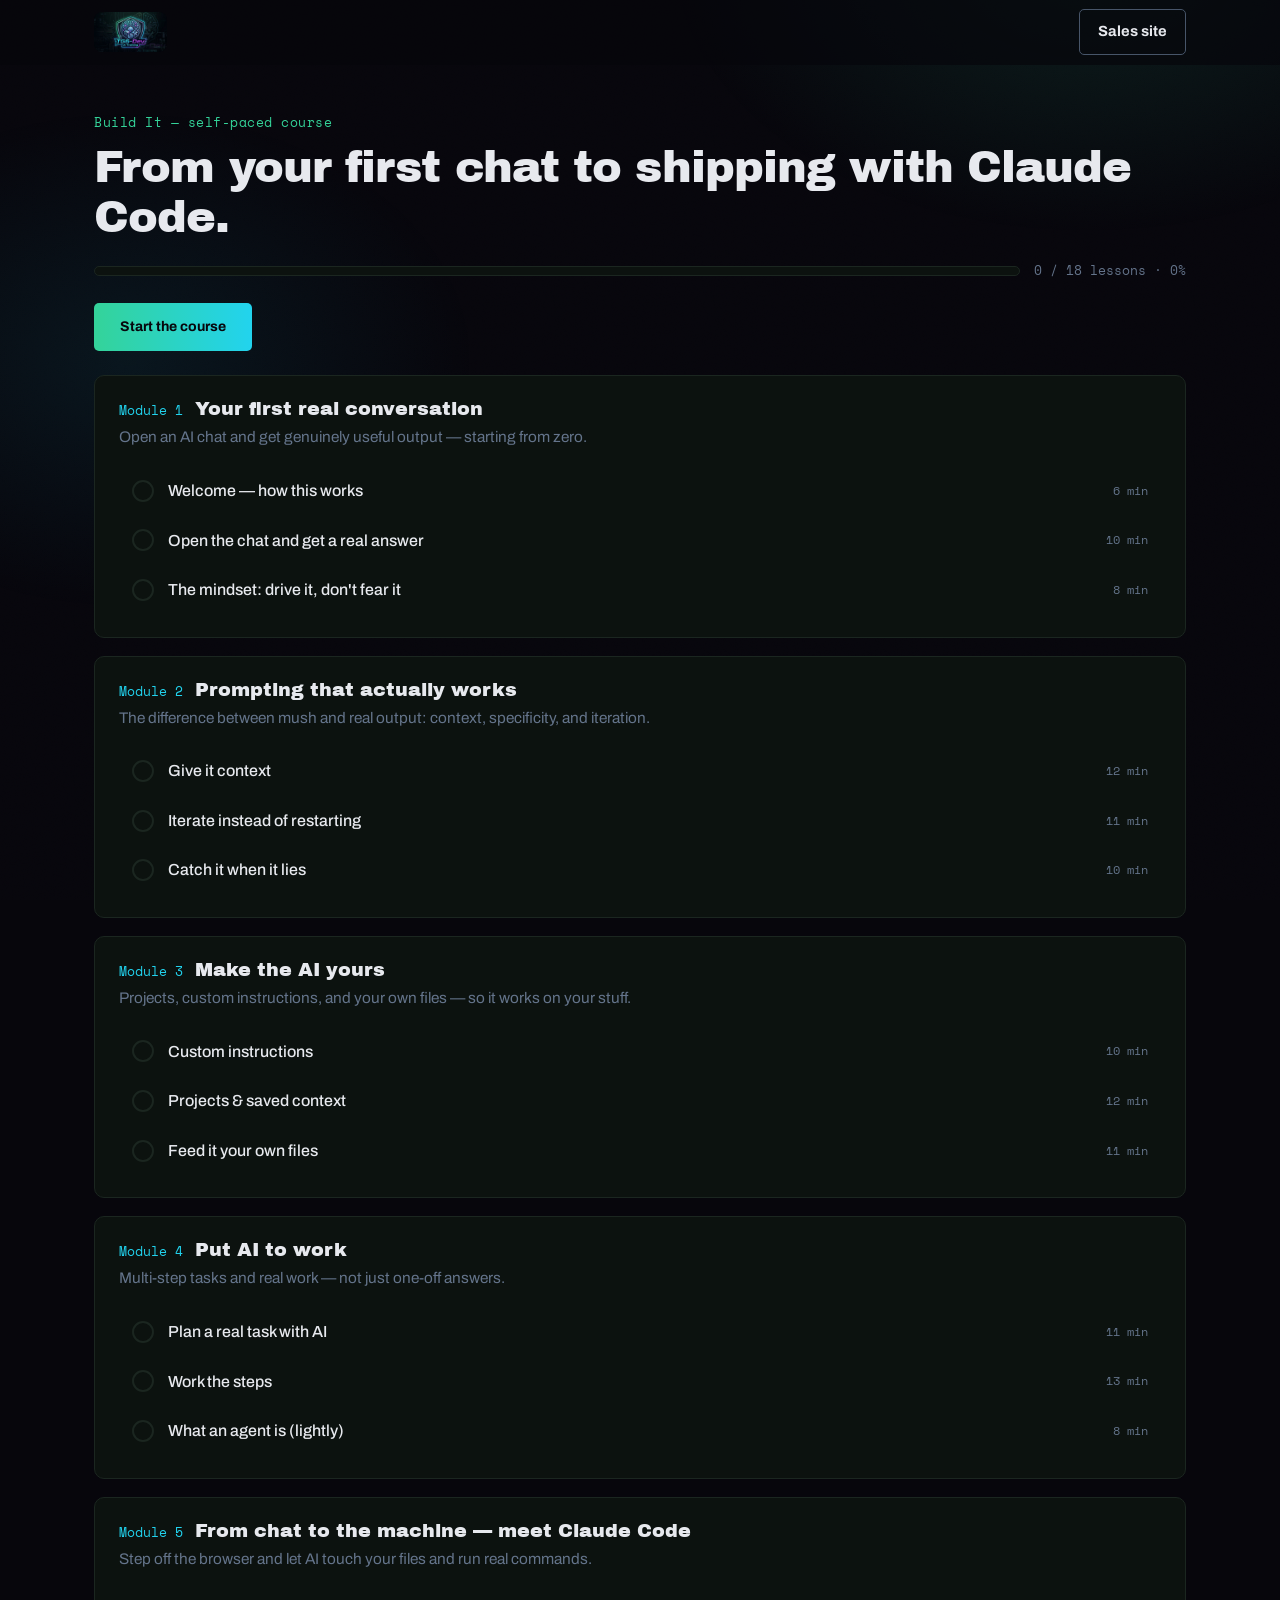
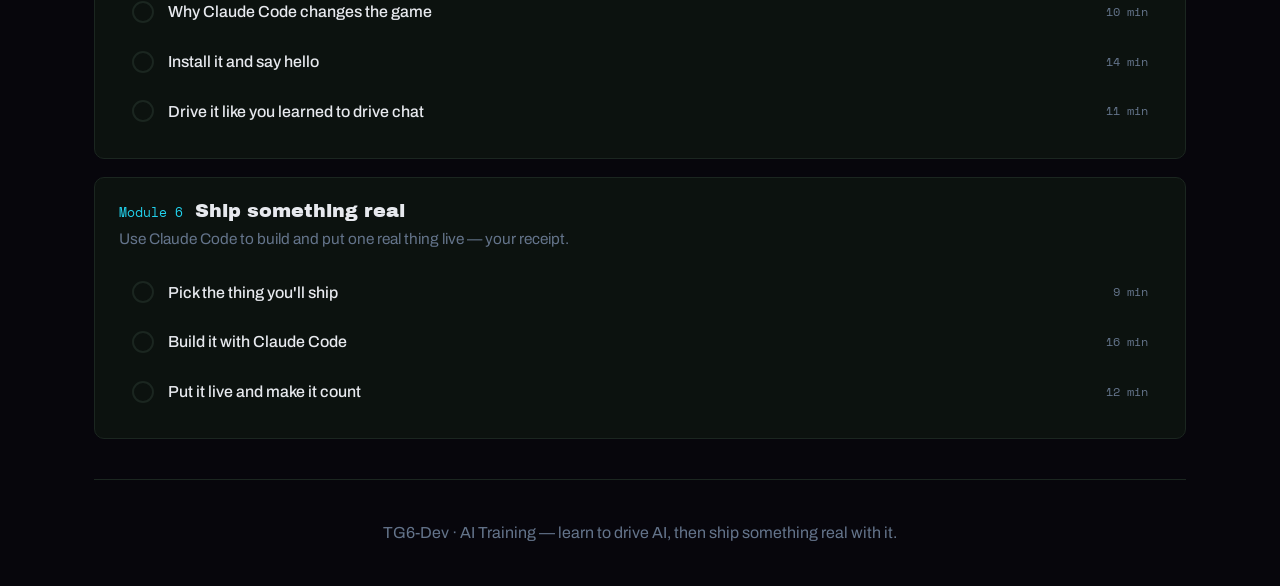
==== commit f9a03411: "feat(brand): rebrand to TG6-Dev · AI Training + integrate official logo - swap brand name "Zero to S" ====
--- a/course/index.html
+++ b/course/index.html
@@ -3,8 +3,8 @@
 <head>
   <meta charset="UTF-8" />
   <meta name="viewport" content="width=device-width, initial-scale=1.0" />
-  <title>Your course | Zero to Shipping</title>
-  <meta name="description" content="Your Zero to Shipping course dashboard." />
+  <title>Your course | TG6-Dev · AI Training</title>
+  <meta name="description" content="Your TG6-Dev · AI Training course dashboard." />
   <meta name="robots" content="noindex, nofollow" />
   <meta name="theme-color" content="#07060c" />
   <link rel="preconnect" href="https://fonts.googleapis.com" />
@@ -31,9 +31,8 @@
 
   <nav class="nav">
     <div class="wrap">
-      <a class="logo" href="../index.html" aria-label="Zero to Shipping home">
-        <img src="../assets/logo.svg" width="28" height="28" alt="" />
-        <span>Zero to <b>Shipping</b></span>
+      <a class="logo" href="../index.html" aria-label="TG6-Dev AI Training home">
+        <img src="../assets/logo.png" width="73" height="40" alt="TG6-Dev · AI Training" />
       </a>
       <a class="btn btn-ghost nav-cta" href="../index.html">Sales site</a>
     </div>
@@ -55,7 +54,7 @@
     <section id="modules"></section>
 
     <footer class="foot">
-      Zero to Shipping — learn to drive AI, then ship something real with it.
+      TG6-Dev · AI Training — learn to drive AI, then ship something real with it.
     </footer>
   </main>
 
--- a/styles.css
+++ b/styles.css
@@ -100,7 +100,8 @@
 .nav.scrolled{backdrop-filter:blur(14px);background:#07060ce6;border-bottom-color:var(--line)}
 .nav .wrap{display:flex;align-items:center;justify-content:space-between;height:64px}
 .logo{display:flex;align-items:center;gap:10px;color:var(--ink);font-weight:700;font-size:1.05rem;letter-spacing:-.01em}
-.logo img{display:block;height:34px;width:auto}
+.logo img{display:block;height:40px;width:auto;border-radius:8px}
+.foot .logo img,.footer .logo img{height:36px}
 .logo svg{display:block}
 .logo b{color:var(--accent)}
 .nav-cta{font-size:.92rem;padding:10px 18px}
@@ -125,6 +126,13 @@
 .hero-art{position:relative}
 .hero-art img{width:100%;height:auto;display:block;border-radius:18px;border:1px solid var(--line);box-shadow:0 30px 80px -30px rgba(0,0,0,.8)}
 .hero-art::after{content:"";position:absolute;inset:-2px;border-radius:20px;background:radial-gradient(60% 60% at 70% 30%,rgba(52,211,153,.22),transparent 70%);z-index:-1;filter:blur(20px)}
+/* blended hero logo: drop the framed-card look, feather the edges, melt the
+   logo's dark background into the page so only the neon crest + wordmark read */
+.hero-art.blend img{border:0;border-radius:0;box-shadow:none;background:transparent;mix-blend-mode:screen;
+  -webkit-mask-image:radial-gradient(72% 78% at 50% 48%,#000 52%,transparent 100%);
+  mask-image:radial-gradient(72% 78% at 50% 48%,#000 52%,transparent 100%)}
+.hero-art.blend::after{background:radial-gradient(55% 55% at 50% 45%,rgba(52,211,153,.20),transparent 70%);filter:blur(30px)}
+.art-ph{display:flex;align-items:center;justify-content:center;min-height:300px;border:1px dashed var(--line);border-radius:18px;background:var(--panel);color:var(--muted);font-size:.8rem;letter-spacing:1px;text-align:center;line-height:1.7;padding:24px}
 .hero-stats{display:flex;gap:36px;margin-top:36px}
 .hero-stats dt{font-family:var(--mono);font-size:26px;color:var(--accent)}
 .hero-stats dd{font-size:13px;color:var(--muted);letter-spacing:2px}
@@ -241,7 +249,7 @@
 .faq-item p{margin:0;color:var(--muted)}
 
 /* ============ CTA BAND ============ */
-.cta-band{position:relative;overflow:hidden;border-top:1px solid var(--line);border-bottom:1px solid var(--line)}
+.cta-band{position:relative;overflow:hidden;border-top:1px solid var(--line);border-bottom:1px solid var(--line);background:radial-gradient(700px 300px at 80% 0%,#34d39912,transparent 70%),var(--panel)}
 .cta-band .wrap{position:relative}
 .cta-band h2{font-size:clamp(1.8rem,4vw,2.6rem)}
 .cta-center{text-align:center;margin-top:30px}
--- a/course/course.css
+++ b/course/course.css
@@ -1,4 +1,4 @@
-/* Zero to Shipping — course platform layout.
+/* TG6-Dev · AI Training — course platform layout.
  * Reuses tokens + components from ../styles.css; only adds platform-specific UI.
  */
 
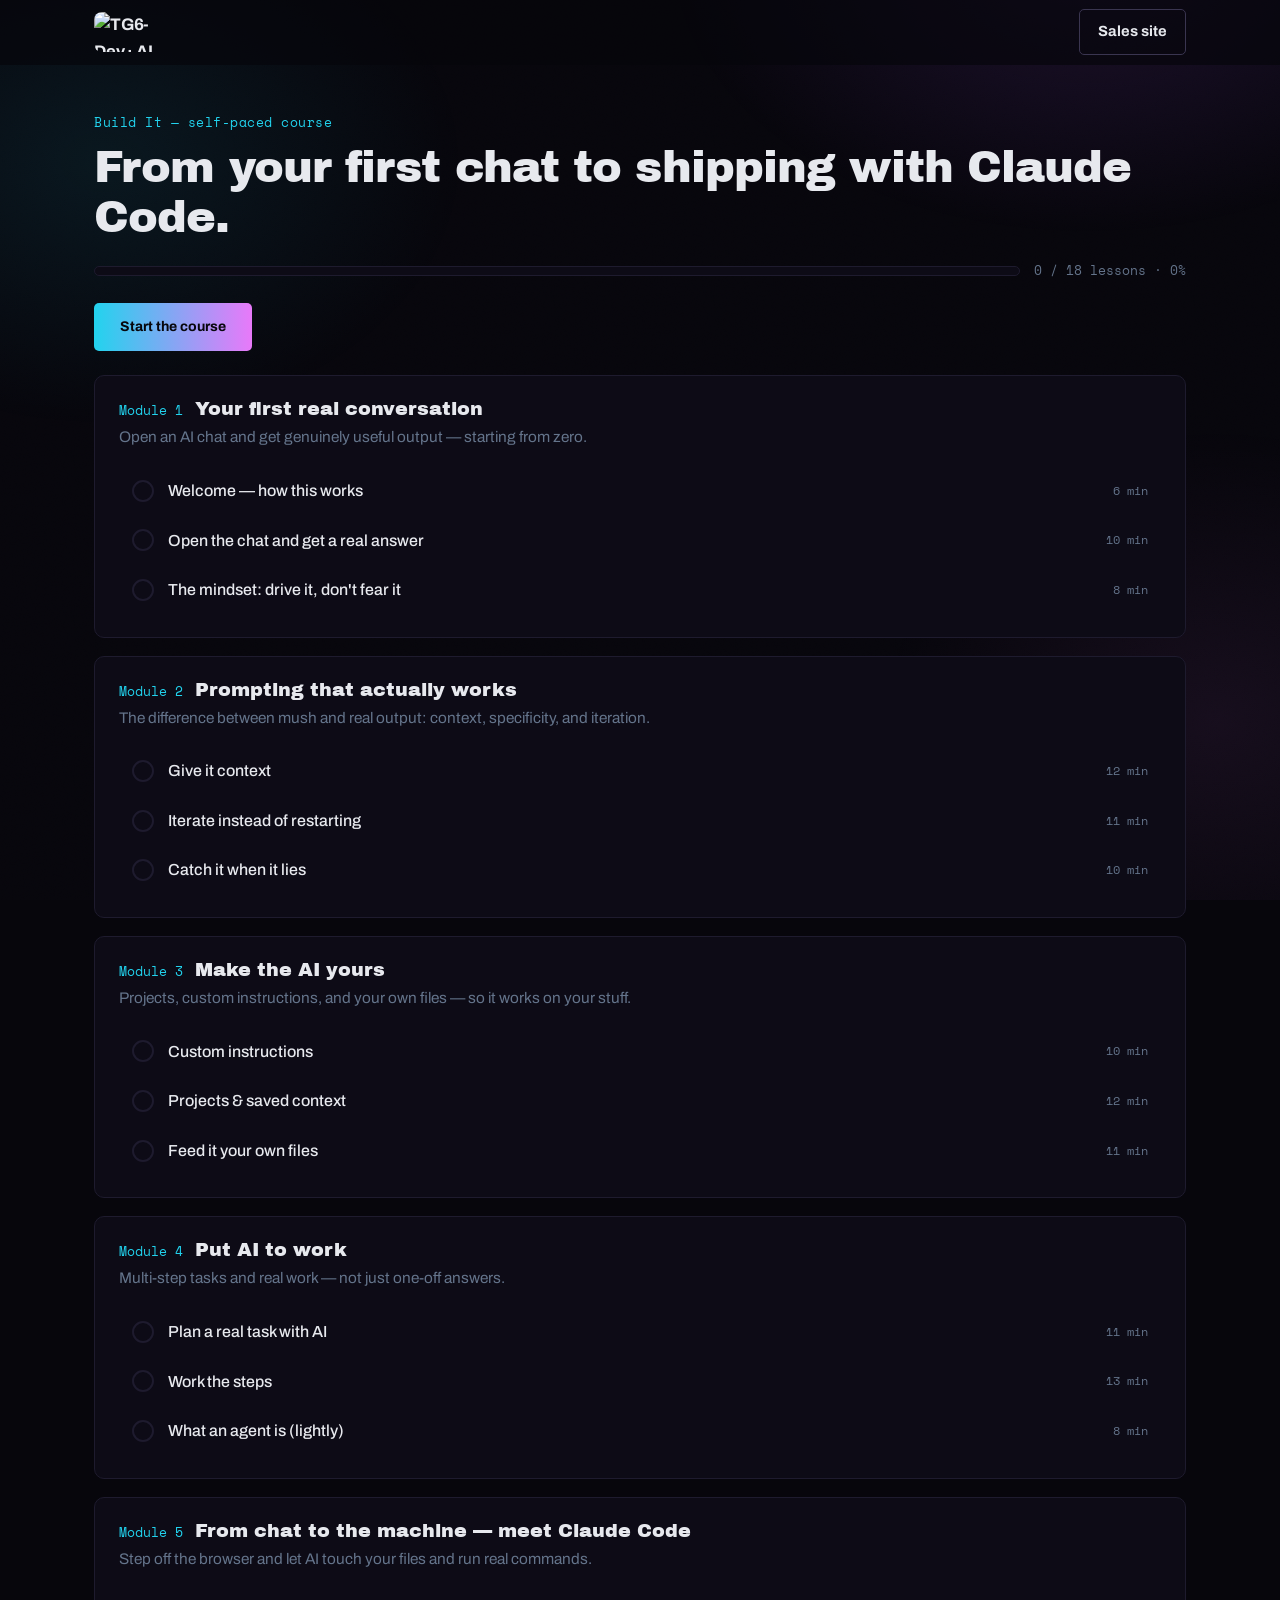
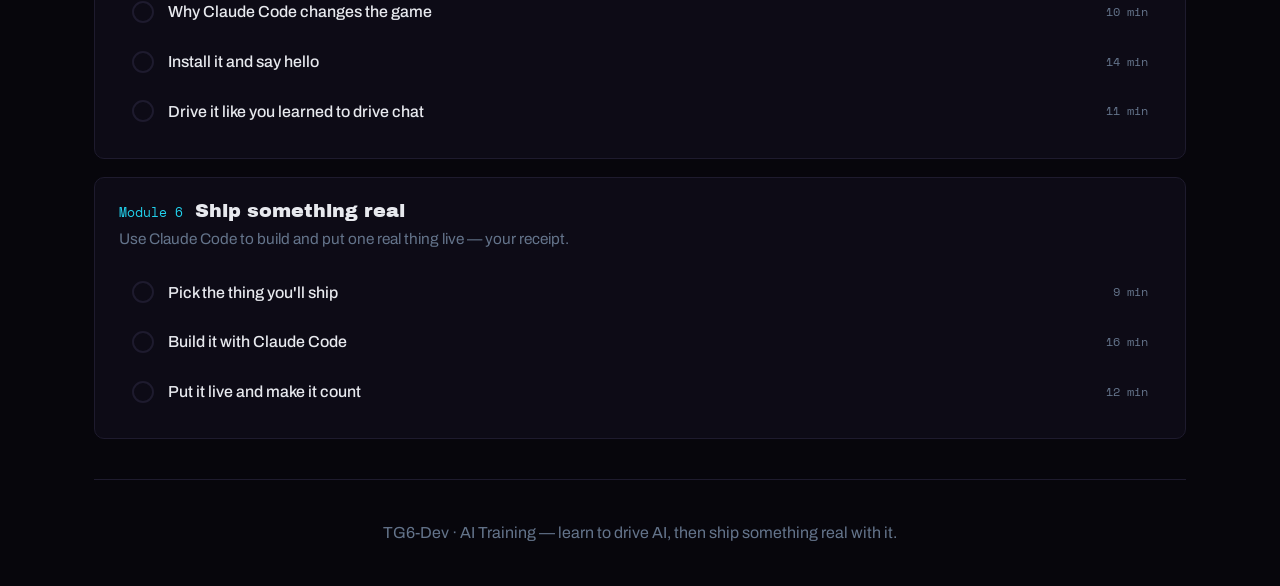
==== commit 4a84df4b: "chore: commit favicon reorg + reconcile favicon tests (clean base for consolidation)" ====
--- a/course/index.html
+++ b/course/index.html
@@ -12,7 +12,11 @@
   <link rel="stylesheet" href="https://fonts.googleapis.com/css2?family=Archivo:wght@400;600;700&family=Archivo+Black&family=Space+Mono:wght@400;700&display=swap" />
   <link rel="stylesheet" href="../styles.css" />
   <link rel="stylesheet" href="course.css" />
-  <link rel="icon" type="image/svg+xml" href="../favicon.svg" />
+  <link rel="icon" href="/favicon.ico?v=3" sizes="any" />
+  <link rel="icon" type="image/png" sizes="32x32" href="/assets/favicon/favicon-32x32.png?v=3" />
+  <link rel="icon" type="image/png" sizes="16x16" href="/assets/favicon/favicon-16x16.png?v=3" />
+  <link rel="apple-touch-icon" sizes="180x180" href="/assets/favicon/apple-touch-icon.png?v=3" />
+  <link rel="manifest" href="/assets/favicon/site.webmanifest?v=3" />
 </head>
 <body>
   <div class="grain" aria-hidden="true"></div><div class="glow" aria-hidden="true"></div>
@@ -32,7 +36,7 @@
   <nav class="nav">
     <div class="wrap">
       <a class="logo" href="../index.html" aria-label="TG6-Dev AI Training home">
-        <img src="../assets/logo.png" width="73" height="40" alt="TG6-Dev · AI Training" />
+        <img src="../assets/IMG_4457.jpeg" width="73" height="40" alt="TG6-Dev · AI Training" />
       </a>
       <a class="btn btn-ghost nav-cta" href="../index.html">Sales site</a>
     </div>
--- a/styles.css
+++ b/styles.css
@@ -2,10 +2,13 @@
 
 /* 1. TOKENS + BASE */
 :root {
-  --bg:#07060c; --panel:#0c120f; --line:#1b2620;
-  --accent:#34d399; --cyan:#22d3ee; --magenta:#e879f9;
+  --bg:#07060c; --panel:#0d0b16; --line:#1e1b2e;
+  --cyan:#22d3ee; --magenta:#e879f9; --purple:#a855f7;
+  --accent:#22d3ee;          /* primary brand accent = crest cyan */
+  --ok:#34d399;              /* success / "ready / shipped / you get this" */
   --ink:#e7e9ee; --text:#e7e9ee; --body:#94a3b8; --muted:#64748b;
-  --grad:linear-gradient(90deg,var(--accent),var(--cyan));
+  --grad:linear-gradient(90deg,var(--cyan),var(--magenta));        /* wordmark gradient */
+  --grad-aurora:linear-gradient(90deg,var(--purple),var(--cyan),var(--magenta));
   --font:"Archivo",system-ui,sans-serif; --font-body:"Archivo",system-ui,sans-serif;
   --font-display:"Archivo Black",sans-serif; --mono:"Space Mono",ui-monospace,monospace;
   --radius:10px; --max:1140px; --wrap:1140px;
@@ -33,8 +36,9 @@
 }
 .glow{
   background:
-    radial-gradient(600px 400px at 85% -5%,#34d3991f,transparent 70%),
-    radial-gradient(500px 360px at 10% 40%,#22d3ee14,transparent 70%);
+    radial-gradient(600px 400px at 85% -5%,#a855f724,transparent 70%),
+    radial-gradient(520px 380px at 8% 18%,#22d3ee16,transparent 70%),
+    radial-gradient(480px 420px at 95% 80%,#e879f912,transparent 70%);
 }
 main,header,footer{position:relative;z-index:2}
 
@@ -72,9 +76,11 @@
   text-transform:uppercase;color:var(--accent);margin-bottom:14px;display:block;
 }
 .mono{font-family:var(--mono)}
-.status-dot{font-family:var(--mono);font-size:11px;color:var(--accent);letter-spacing:1px}
-.accent{color:var(--accent)}
-.eyebrow{font-family:var(--mono);font-size:.8rem;letter-spacing:.04em;color:var(--accent);margin:0 0 14px;display:block}
+.status-dot{font-family:var(--mono);font-size:11px;color:var(--ok);letter-spacing:1px}
+.status-dot::before{content:"";display:inline-block;width:7px;height:7px;border-radius:50%;background:var(--ok);margin-right:7px;vertical-align:middle;box-shadow:0 0 8px var(--ok);animation:pulse-dot 2.4s ease-in-out infinite}
+@keyframes pulse-dot{0%,100%{opacity:1}50%{opacity:.35}}
+.accent{background:var(--grad);-webkit-background-clip:text;background-clip:text;color:transparent}
+.eyebrow{font-family:var(--mono);font-size:.8rem;letter-spacing:.04em;color:var(--cyan);margin:0 0 14px;display:block}
 
 /* ============ BUTTONS ============ */
 .btn{
@@ -82,11 +88,11 @@
   padding:13px 26px;border-radius:5px;border:0;cursor:pointer;
   background:var(--grad);color:#07060c;transition:transform .15s,box-shadow .15s;
 }
-.btn:hover{transform:translateY(-2px);box-shadow:0 6px 24px #34d39955}
+.btn:hover{transform:translateY(-2px);box-shadow:0 8px 28px -6px #22d3ee66}
 .btn-accent{background:var(--grad);color:#07060c;border:0}
-.btn-accent:hover{box-shadow:0 12px 30px -8px #34d39977}
-.btn-ghost{background:none;border:1px solid #475569;color:var(--text)}
-.btn-ghost:hover{border-color:var(--cyan);box-shadow:none}
+.btn-accent:hover{box-shadow:0 14px 34px -10px #e879f988,0 6px 18px -8px #22d3ee88}
+.btn-ghost{background:none;border:1px solid #3a3550;color:var(--text)}
+.btn-ghost:hover{border-color:var(--cyan);box-shadow:0 0 0 1px #22d3ee44}
 .btn-lg{font-size:17px;padding:16px 32px}
 .btn:focus-visible{outline:3px solid var(--accent);outline-offset:3px}
 
@@ -98,13 +104,31 @@
   border-bottom:1px solid transparent;
 }
 .nav.scrolled{backdrop-filter:blur(14px);background:#07060ce6;border-bottom-color:var(--line)}
-.nav .wrap{display:flex;align-items:center;justify-content:space-between;height:64px}
-.logo{display:flex;align-items:center;gap:10px;color:var(--ink);font-weight:700;font-size:1.05rem;letter-spacing:-.01em}
+.nav .wrap{display:flex;align-items:center;gap:24px;height:64px}
+.logo{display:flex;align-items:center;gap:10px;color:var(--ink);font-weight:700;font-size:1.05rem;letter-spacing:-.01em;margin-right:auto}
 .logo img{display:block;height:40px;width:auto;border-radius:8px}
 .foot .logo img,.footer .logo img{height:36px}
 .logo svg{display:block}
 .logo b{color:var(--accent)}
+.nav-links{display:flex;gap:26px}
+.nav-links a{color:var(--body);font-size:12px;font-weight:600;letter-spacing:1.5px;text-transform:uppercase;transition:color .15s}
+.nav-links a:hover{color:var(--text)}
 .nav-cta{font-size:.92rem;padding:10px 18px}
+.nav-toggle{display:none;background:none;border:0;cursor:pointer;flex-direction:column;gap:5px;padding:6px}
+.nav-toggle span{width:22px;height:2px;background:var(--text);display:block;transition:transform .2s,opacity .2s}
+.nav-toggle[aria-expanded="true"] span:nth-child(1){transform:translateY(7px) rotate(45deg)}
+.nav-toggle[aria-expanded="true"] span:nth-child(2){opacity:0}
+.nav-toggle[aria-expanded="true"] span:nth-child(3){transform:translateY(-7px) rotate(-45deg)}
+.mobile-menu{display:none}
+@media(max-width:820px){
+  .nav-links,.nav .status-dot,.nav-cta{display:none}
+  .nav-toggle{display:flex}
+  .mobile-menu{display:none;position:fixed;inset:0;top:64px;z-index:49;background:#07060cfa;backdrop-filter:blur(8px);padding:40px 28px;flex-direction:column;gap:8px}
+  .mobile-menu.open{display:flex}
+  .mobile-menu a{color:var(--text);font-size:22px;font-family:var(--font-display);padding:10px 0;border-bottom:1px solid var(--line)}
+  .mobile-menu a:last-child{border-bottom:0}
+  .mobile-menu .btn{margin-top:18px;text-align:center;font-size:18px;padding:15px}
+}
 
 /* ============ FOOTER ============ */
 .footer{border-top:1px solid var(--line);padding:56px 0 40px;margin-top:96px}
@@ -116,22 +140,57 @@
 .footer-tag{font-family:var(--mono);font-size:12px;color:var(--accent);letter-spacing:2px}
 .footer-copy{font-size:12px;color:var(--muted)}
 
-/* ============ HERO SPLIT ============ */
-.hero-split{padding:64px 0 72px}
-.hero-split .grid{display:grid;gap:40px;grid-template-columns:1fr;align-items:center}
-@media(min-width:900px){.hero-split .grid{grid-template-columns:1.05fr .95fr;gap:48px}}
+/* ============ HERO ============ */
+/* The logo is no longer a framed card in a column — it is bled flush into the
+   hero background: a large layer anchored to the right, screen-blended so its
+   dark circuit substrate melts into the page, and radially feathered so the
+   crest dissolves into the atmosphere behind the headline. */
+.hero-split{position:relative;overflow:hidden;isolation:isolate;padding:clamp(72px,13vh,128px) 0}
 .hero-split h1{font-size:clamp(2.1rem,5.2vw,3.6rem);line-height:1.05;letter-spacing:-.02em;margin:0 0 18px}
 .hero-split p.lede{font-size:1.18rem;color:var(--muted);max-width:560px;margin:0 0 28px}
+.hero-content{position:relative;z-index:1;max-width:640px}
 .hero-actions{display:flex;flex-wrap:wrap;gap:14px;align-items:center}
-.hero-art{position:relative}
-.hero-art img{width:100%;height:auto;display:block;border-radius:18px;border:1px solid var(--line);box-shadow:0 30px 80px -30px rgba(0,0,0,.8)}
-.hero-art::after{content:"";position:absolute;inset:-2px;border-radius:20px;background:radial-gradient(60% 60% at 70% 30%,rgba(52,211,153,.22),transparent 70%);z-index:-1;filter:blur(20px)}
-/* blended hero logo: drop the framed-card look, feather the edges, melt the
-   logo's dark background into the page so only the neon crest + wordmark read */
-.hero-art.blend img{border:0;border-radius:0;box-shadow:none;background:transparent;mix-blend-mode:screen;
-  -webkit-mask-image:radial-gradient(72% 78% at 50% 48%,#000 52%,transparent 100%);
-  mask-image:radial-gradient(72% 78% at 50% 48%,#000 52%,transparent 100%)}
-.hero-art.blend::after{background:radial-gradient(55% 55% at 50% 45%,rgba(52,211,153,.20),transparent 70%);filter:blur(30px)}
+
+.hero-bg{
+  position:absolute;z-index:-1;pointer-events:none;
+  top:0;bottom:0;right:-2%;height:100%;
+  width:min(74%,900px);
+  object-fit:cover;object-position:center;
+  mix-blend-mode:screen;opacity:.92;
+  -webkit-mask-image:radial-gradient(90% 100% at 72% 50%,#000 46%,transparent 92%);
+  mask-image:radial-gradient(90% 100% at 72% 50%,#000 46%,transparent 92%);
+}
+/* aura behind the crest so the blended logo glows rather than floats flat */
+.hero-split::after{
+  content:"";position:absolute;z-index:-2;pointer-events:none;
+  top:50%;right:2%;transform:translateY(-50%);
+  width:min(48%,520px);aspect-ratio:1;border-radius:50%;
+  background:radial-gradient(circle,rgba(34,211,238,.18),rgba(168,85,247,.16) 45%,transparent 72%);
+  filter:blur(40px);animation:aura-pulse 7s ease-in-out infinite;
+}
+@keyframes aura-pulse{0%,100%{opacity:.8}50%{opacity:1}}
+@media(prefers-reduced-motion:reduce){.hero-split::after{animation:none}}
+
+/* on narrow screens, mirror the desktop treatment: scale the logo up so it
+   bleeds off the top and both sides — no rectangular edges ever show — and
+   feather it to a glowing crest melting into the page, copy stacked below */
+@media(max-width:899px){
+  .hero-split{--logo:clamp(172px,52vw,250px);padding-top:clamp(20px,4vh,40px);text-align:center}
+  .hero-content{max-width:none;padding-top:calc(var(--logo) + 20px)}
+  .hero-split p.lede{margin-left:auto;margin-right:auto}
+  .hero-actions,.hero-stats{justify-content:center}
+  .hero-bg{
+    top:clamp(20px,4vh,40px);bottom:auto;left:50%;right:auto;transform:translateX(-50%);
+    height:var(--logo);width:auto;max-width:94%;
+    object-fit:contain;object-position:center;opacity:.94;
+    -webkit-mask-image:radial-gradient(78% 88% at 50% 50%,#000 60%,transparent 100%);
+    mask-image:radial-gradient(78% 88% at 50% 50%,#000 60%,transparent 100%);
+  }
+  .hero-split::after{
+    top:calc(clamp(20px,4vh,40px) + var(--logo) * .42);left:50%;right:auto;
+    transform:translate(-50%,-50%);width:min(80%,340px);
+  }
+}
 .art-ph{display:flex;align-items:center;justify-content:center;min-height:300px;border:1px dashed var(--line);border-radius:18px;background:var(--panel);color:var(--muted);font-size:.8rem;letter-spacing:1px;text-align:center;line-height:1.7;padding:24px}
 .hero-stats{display:flex;gap:36px;margin-top:36px}
 .hero-stats dt{font-family:var(--mono);font-size:26px;color:var(--accent)}
@@ -144,11 +203,12 @@
 .ico{width:22px;height:22px;stroke:currentColor;fill:none;stroke-width:2;stroke-linecap:round;stroke-linejoin:round}
 
 /* ============ FEATURE CARDS ============ */
-.feature-grid{display:grid;gap:18px;grid-template-columns:1fr;max-width:960px;margin:0 auto}
+.feature-grid{display:grid;gap:18px;grid-template-columns:1fr;max-width:960px;margin:36px auto 0}
 @media(min-width:680px){.feature-grid{grid-template-columns:1fr 1fr}}
 .feature{display:flex;gap:16px;background:var(--panel);border:1px solid var(--line);border-radius:var(--radius);padding:22px;transition:border-color .15s ease,transform .15s ease}
 .feature:hover{border-color:var(--accent);transform:translateY(-3px)}
-.badge-ico{flex:none;width:44px;height:44px;border-radius:11px;display:grid;place-items:center;background:rgba(52,211,153,.12);color:var(--accent)}
+.badge-ico{flex:none;width:44px;height:44px;border-radius:11px;display:grid;place-items:center;background:rgba(34,211,238,.12);color:var(--cyan);border:1px solid rgba(34,211,238,.18)}
+.feature:hover .badge-ico{background:rgba(232,121,249,.14);color:var(--magenta);border-color:rgba(232,121,249,.25)}
 .badge-ico .ico{width:24px;height:24px}
 .feature h3{margin:2px 0 6px;font-size:1.05rem}
 .feature p{margin:0;color:var(--muted);font-size:.96rem}
@@ -161,9 +221,9 @@
   padding:16px 32px;border-radius:5px;background:none;color:var(--body);
   border:1px solid #475569;transition:border-color .15s,color .15s;
 }
-.finder-tile:hover{border-color:var(--accent);color:var(--text)}
-.finder-tile.is-active{border-color:var(--accent);color:var(--accent)}
-.finder-line{min-height:30px;font-size:16px;text-align:center;color:var(--accent);margin-bottom:28px}
+.finder-tile:hover{border-color:var(--cyan);color:var(--text)}
+.finder-tile.is-active{border-color:var(--cyan);color:var(--cyan);box-shadow:0 0 0 1px #22d3ee44}
+.finder-line{min-height:30px;font-size:16px;text-align:center;color:var(--ok);margin-bottom:28px}
 .finder-line .caret{animation:blink 1s steps(1) infinite}
 @keyframes blink{50%{opacity:0}}
 .lineup.has-pick{}
@@ -180,6 +240,20 @@
   .finder-tile{padding:13px 2px;letter-spacing:0;font-size:clamp(10px,3.2vw,14px)}
 }
 
+/* ============ PATHS BAND (the three-module crest visual) ============ */
+.paths{padding:64px 0 0}
+.paths-figure{position:relative;margin:0 auto;max-width:1000px}
+.paths-figure img{width:100%;height:auto;border-radius:16px;border:1px solid var(--line);box-shadow:0 40px 90px -40px rgba(0,0,0,.9)}
+.paths-figure::after{content:"";position:absolute;inset:-6%;z-index:-1;border-radius:24px;filter:blur(40px);
+  background:radial-gradient(50% 60% at 50% 30%,rgba(168,85,247,.30),transparent 70%),radial-gradient(40% 50% at 20% 80%,rgba(34,211,238,.22),transparent 70%),radial-gradient(40% 50% at 80% 80%,rgba(232,121,249,.22),transparent 70%)}
+.paths-legend{display:grid;grid-template-columns:repeat(3,1fr);gap:14px;max-width:1000px;margin:22px auto 0}
+.paths-legend div{text-align:center;font-family:var(--mono);font-size:.78rem;letter-spacing:1.5px;color:var(--muted);padding-top:14px;border-top:2px solid var(--pc,var(--cyan));text-transform:uppercase}
+.paths-legend div:nth-child(1){--pc:var(--cyan)}
+.paths-legend div:nth-child(2){--pc:var(--magenta)}
+.paths-legend div:nth-child(3){--pc:var(--purple)}
+.paths-legend b{display:block;font-family:var(--font-display);font-size:1rem;color:var(--text);letter-spacing:0;margin-top:4px}
+@media(max-width:560px){.paths-legend{gap:8px}.paths-legend div{font-size:.62rem}.paths-legend b{font-size:.82rem}}
+
 /* ============ PRICING TIERS ============ */
 .tiers{display:grid;gap:22px;grid-template-columns:1fr;align-items:stretch}
 @media(min-width:860px){.tiers{grid-template-columns:repeat(3,1fr)}}
@@ -188,31 +262,33 @@
   padding:28px;display:flex;flex-direction:column;
   position:relative;transition:transform .15s,border-color .15s,box-shadow .15s;
 }
-.tier:hover{transform:translateY(-4px)}
-.tier[data-tier="1"]{--tac:var(--accent)}
-.tier[data-tier="2"]{--tac:var(--cyan)}
-.tier[data-tier="3"]{--tac:var(--magenta)}
+.tier::before{content:"";position:absolute;inset:0 0 auto 0;height:3px;border-radius:var(--radius) var(--radius) 0 0;background:var(--tac,var(--cyan));opacity:.7}
+.tier:hover{transform:translateY(-4px);border-color:var(--tac,var(--cyan));box-shadow:0 14px 40px -18px var(--tac,var(--cyan))}
+.tier[data-tier="1"]{--tac:var(--cyan)}
+.tier[data-tier="2"]{--tac:var(--magenta)}
+.tier[data-tier="3"]{--tac:var(--purple)}
 .tier h3{margin:0 0 4px;font-size:1.3rem;color:var(--tac,var(--text))}
-.tier.featured{border-color:var(--accent);box-shadow:0 0 0 1px var(--accent) inset}
-.tier.is-rec{border-color:var(--accent);box-shadow:0 0 0 1px var(--accent),0 10px 40px #34d3992c}
+.tier.featured{border-color:var(--magenta);box-shadow:0 0 0 1px var(--magenta) inset,0 20px 60px -30px var(--magenta)}
+.tier.is-rec{border-color:var(--ok);box-shadow:0 0 0 1px var(--ok),0 10px 40px #34d3992c}
 .tiers.has-pick .tier:not(.is-rec){opacity:.45}
 .tier .tagline{color:var(--muted);margin:0 0 18px;min-height:42px}
 .tier ul{list-style:none;padding:0;margin:0 0 22px;flex:1}
 .tier ul li{padding:7px 0 7px 26px;position:relative;color:var(--ink)}
-.tier ul li::before{content:"\2713";position:absolute;left:0;color:var(--accent)}
+.tier ul li::before{content:"\2713";position:absolute;left:0;color:var(--ok)}
 .tier .cta{margin-top:auto}
 .tier .btn{width:100%;text-align:center}
-.tier .price{font-family:var(--mono);font-size:2.2rem;font-weight:700;margin:6px 0 4px}
+.tier .price{font-family:var(--mono);font-size:2.2rem;font-weight:700;margin:6px 0 4px;color:var(--text)}
 .price{font-size:2.2rem;font-weight:700;margin:6px 0 4px}
 .per{font-size:.95rem;color:var(--muted);font-weight:500}
 .price .per{font-size:.95rem;color:var(--muted);font-weight:500}
-.pop{position:absolute;top:-12px;left:50%;transform:translateX(-50%);background:var(--accent);color:#07060c;font-size:.72rem;font-weight:700;letter-spacing:.04em;padding:5px 12px;border-radius:999px;text-transform:uppercase}
+.pop{position:absolute;top:-12px;left:50%;transform:translateX(-50%);background:var(--grad);color:#07060c;font-size:.72rem;font-weight:700;letter-spacing:.04em;padding:5px 12px;border-radius:999px;text-transform:uppercase;box-shadow:0 6px 18px -6px var(--magenta)}
 .note{display:block;margin-top:10px;font-size:.85rem;color:var(--muted);text-align:center}
 
 /* ============ PROOF + BROWSER FRAME ============ */
 .proof-grid{display:grid;gap:22px;grid-template-columns:1fr;max-width:900px;margin:0 auto 30px}
 @media(min-width:760px){.proof-grid{grid-template-columns:1fr 1fr}}
-.proof-shot{margin:0;background:var(--panel);border:1px solid var(--line);border-radius:var(--radius);overflow:hidden}
+.proof-shot{margin:0;background:var(--panel);border:1px solid var(--line);border-radius:var(--radius);overflow:hidden;transition:transform .18s,border-color .18s,box-shadow .18s}
+.proof-shot:hover{transform:translateY(-4px);border-color:var(--cyan);box-shadow:0 14px 40px -20px var(--cyan)}
 .proof-shot img{display:block;width:100%;height:auto}
 .proof-shot .ph{display:flex;align-items:center;justify-content:center;min-height:200px;color:var(--muted);font-size:.9rem;text-align:center;padding:20px;border-bottom:1px dashed var(--line);font-family:var(--mono)}
 .proof-shot figcaption{padding:14px 18px;color:var(--muted);font-size:.92rem}
@@ -249,9 +325,10 @@
 .faq-item p{margin:0;color:var(--muted)}
 
 /* ============ CTA BAND ============ */
-.cta-band{position:relative;overflow:hidden;border-top:1px solid var(--line);border-bottom:1px solid var(--line);background:radial-gradient(700px 300px at 80% 0%,#34d39912,transparent 70%),var(--panel)}
+.cta-band{position:relative;overflow:hidden;border-top:1px solid var(--line);border-bottom:1px solid var(--line);background:radial-gradient(700px 320px at 80% -10%,#a855f71f,transparent 70%),radial-gradient(600px 300px at 12% 110%,#22d3ee14,transparent 70%),var(--panel);text-align:center}
 .cta-band .wrap{position:relative}
 .cta-band h2{font-size:clamp(1.8rem,4vw,2.6rem)}
+.cta-band p{max-width:620px;margin:14px auto 0;color:var(--body)}
 .cta-center{text-align:center;margin-top:30px}
 .bgimg{position:absolute;inset:0;width:100%;height:100%;object-fit:cover;opacity:.28}
 .scrim{position:absolute;inset:0;background:rgba(7,6,12,.85)}
@@ -266,6 +343,40 @@
 .form-status.show{display:block}
 .form-status.ok{background:#0f2419;color:#7ff0b0}
 .form-status.err{background:#2a1414;color:#f3a3a3}
+
+/* ============ DIGITAL SERVICES STOREFRONT ============ */
+.services-grid{display:grid;gap:22px;grid-template-columns:1fr;align-items:stretch;margin-top:40px}
+@media(min-width:680px){.services-grid{grid-template-columns:repeat(2,1fr)}}
+@media(min-width:1000px){.services-grid{grid-template-columns:repeat(3,1fr)}}
+.svc{
+  background:var(--panel);border:1px solid var(--line);border-radius:var(--radius);
+  padding:26px;display:flex;flex-direction:column;position:relative;
+  transition:transform .15s,border-color .15s,box-shadow .15s;
+}
+.svc::before{content:"";position:absolute;inset:0 0 auto 0;height:3px;border-radius:var(--radius) var(--radius) 0 0;background:var(--sac,var(--cyan));opacity:.7}
+.svc:hover{transform:translateY(-4px);border-color:var(--sac,var(--cyan));box-shadow:0 14px 40px -18px var(--sac,var(--cyan))}
+.svc:nth-child(5n+1){--sac:var(--cyan)}
+.svc:nth-child(5n+2){--sac:var(--magenta)}
+.svc:nth-child(5n+3){--sac:var(--purple)}
+.svc:nth-child(5n+4){--sac:var(--ok)}
+.svc:nth-child(5n){--sac:var(--cyan)}
+.svc .badge-ico{margin-bottom:16px}
+.svc:hover .badge-ico{background:rgba(232,121,249,.14);color:var(--magenta);border-color:rgba(232,121,249,.25)}
+.svc h3{margin:0 0 6px;font-size:1.25rem;color:var(--sac,var(--text))}
+.svc .tagline{color:var(--muted);margin:0 0 16px;min-height:46px}
+.svc ul{list-style:none;padding:0;margin:0 0 22px;flex:1}
+.svc ul li{padding:7px 0 7px 26px;position:relative;color:var(--ink)}
+.svc ul li::before{content:"\2713";position:absolute;left:0;color:var(--ok)}
+.svc .cta{margin-top:auto}
+.svc .btn{width:100%;text-align:center}
+
+/* ============ HOW IT WORKS (3 steps) ============ */
+.steps{display:grid;gap:18px;grid-template-columns:1fr;max-width:960px;margin:36px auto 0;counter-reset:step}
+@media(min-width:760px){.steps{grid-template-columns:repeat(3,1fr)}}
+.step{background:var(--panel);border:1px solid var(--line);border-radius:var(--radius);padding:24px;position:relative}
+.step::before{counter-increment:step;content:"0" counter(step);font-family:var(--mono);font-size:1.6rem;color:var(--accent);display:block;margin-bottom:10px}
+.step h3{margin:0 0 6px;font-size:1.08rem}
+.step p{margin:0;color:var(--muted);font-size:.96rem}
 
 /* ============ LEGACY / MISC ============ */
 .prose{max-width:680px;margin:0 auto}
